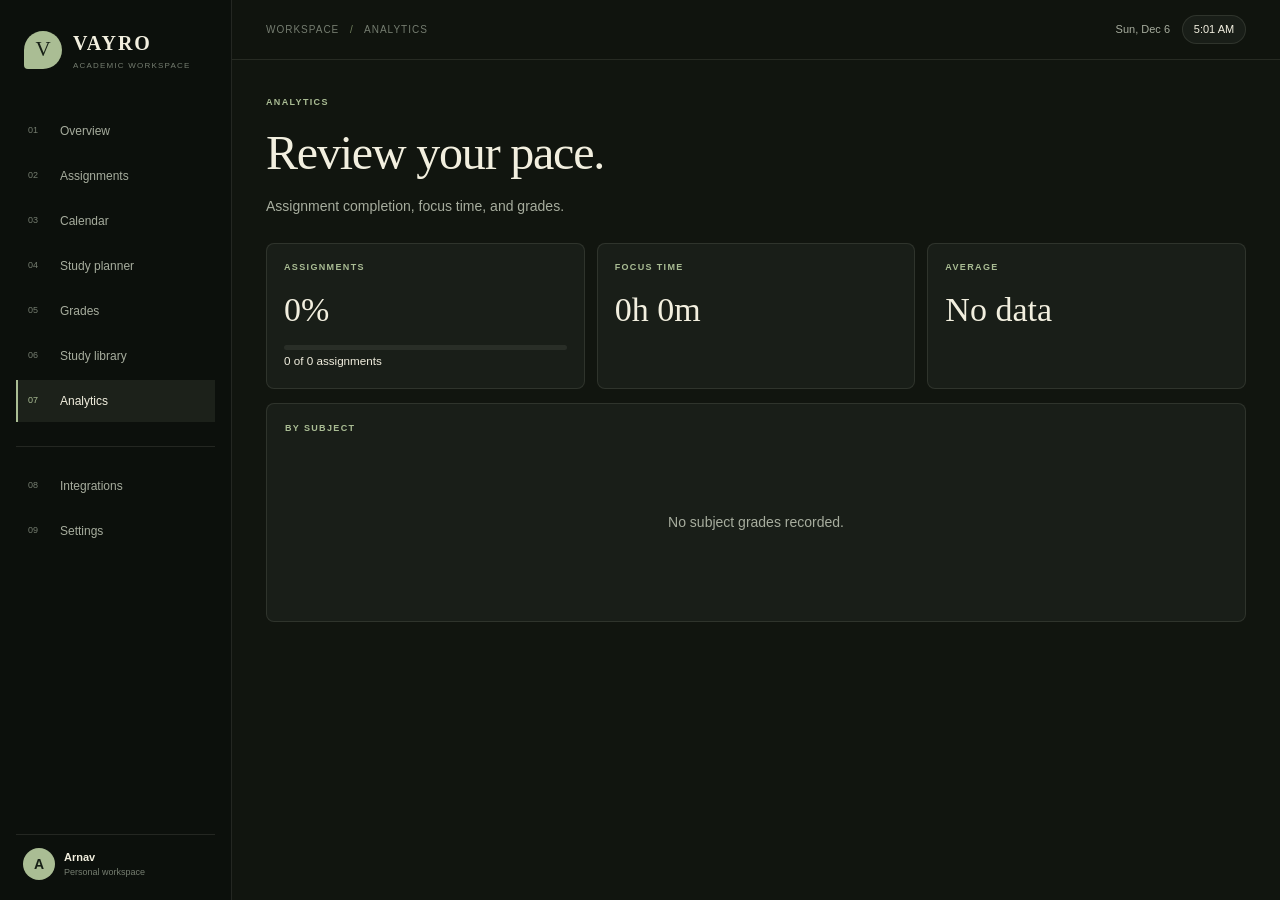
==== analytics.html @ 38a5dfed "Rebuild VAYRO as a multi-page academic workspace Replace the previous single-page implementation wit" ====
<!doctype html>
<html lang="en">
<head><meta charset="utf-8"><meta name="viewport" content="width=device-width,initial-scale=1"><title>Analytics | VAYRO</title><link rel="stylesheet" href="styles.css"><script src="app.js" defer></script></head>
<body data-page="analytics">
<div class="shell"><aside class="sidebar"><a class="brand" href="index.html"><span class="brand-mark">V</span><span><strong>VAYRO</strong><small>ACADEMIC WORKSPACE</small></span></a><nav class="nav"><a class="nav-link" href="index.html"><span>01</span>Overview</a><a class="nav-link" href="assignments.html"><span>02</span>Assignments</a><a class="nav-link" href="calendar.html"><span>03</span>Calendar</a><a class="nav-link" href="planner.html"><span>04</span>Study planner</a><a class="nav-link" href="grades.html"><span>05</span>Grades</a><a class="nav-link" href="materials.html"><span>06</span>Study library</a><a class="nav-link active" href="analytics.html"><span>07</span>Analytics</a></nav><nav class="nav nav-secondary"><a class="nav-link" href="integrations.html"><span>08</span>Integrations</a><a class="nav-link" href="settings.html"><span>09</span>Settings</a></nav><div class="profile"><span class="avatar">A</span><div><strong class="profile-name">Arnav</strong><small>Personal workspace</small></div></div></aside>
<main class="main"><header class="topbar"><p class="breadcrumb">Workspace <span>/</span> Analytics</p><div class="topbar-tools"><time id="live-date"></time><time id="live-clock" class="clock"></time></div></header><div class="content">
<section class="page-heading"><div><p class="eyebrow">Analytics</p><h1>Review your pace.</h1><p>Assignment completion, focus time, and grades.</p></div></section>
<div class="metric-grid"><article class="metric-card"><p class="eyebrow">Assignments</p><strong id="completion-rate">0%</strong><div class="progress"><span id="completion-bar"></span></div><small id="completion-detail"></small></article><article class="metric-card"><p class="eyebrow">Focus time</p><strong id="focus-total">0h</strong></article><article class="metric-card"><p class="eyebrow">Average</p><strong id="analytics-average">No data</strong></article></div>
<section class="panel"><p class="eyebrow">By subject</p><div id="subject-bars" class="bar-list"></div></section>
</div></main></div><div id="toast" class="toast"></div>
</body></html>
---- styles.css ----
:root {
  --shell: #11150f;
  --sidebar: #0c100c;
  --panel: #191e18;
  --panel-strong: #222820;
  --line: rgba(224, 229, 211, .11);
  --text: #f2efdf;
  --muted: #a7ad9e;
  --soft: #757d70;
  --sage: #aabd94;
  --sage-dark: #71805e;
  --paper: #ebe3cd;
  --paper-ink: #34342c;
  --radius: 8px;
}
* { box-sizing: border-box; }
html { min-width: 320px; }
body { margin: 0; min-height: 100vh; background: var(--shell); color: var(--text); font-family: Inter, "Segoe UI", Arial, sans-serif; font-size: 14px; line-height: 1.5; }
button, input, select, textarea { font: inherit; }
button { cursor: pointer; }
a { color: inherit; text-decoration: none; }
:focus-visible { outline: 2px solid var(--sage); outline-offset: 3px; }
.shell { min-height: 100vh; }
.sidebar { position: fixed; inset: 0 auto 0 0; width: 232px; display: flex; flex-direction: column; padding: 28px 16px 18px; background: var(--sidebar); border-right: 1px solid var(--line); }
.brand { display: flex; align-items: center; gap: 11px; margin: 0 8px 38px; }
.brand-mark { display: grid; width: 38px; height: 38px; place-items: center; color: #172016; background: var(--sage); border-radius: 50% 50% 50% 4px; font-family: Georgia, serif; font-size: 21px; }
.brand strong { display: block; font-family: Georgia, serif; font-size: 20px; letter-spacing: 2px; }
.brand small { display: block; margin-top: 2px; color: var(--soft); font-size: 8px; letter-spacing: 1.2px; }
.nav { display: grid; gap: 3px; }
.nav-secondary { margin-top: 24px; padding-top: 18px; border-top: 1px solid var(--line); }
.nav-link { display: flex; align-items: center; min-height: 42px; padding: 0 10px; color: var(--muted); border-left: 2px solid transparent; font-size: 12px; }
.nav-link span { width: 32px; color: var(--soft); font-size: 9px; }
.nav-link:hover { color: var(--text); background: rgba(170,189,148,.05); }
.nav-link.active { color: var(--text); background: rgba(170,189,148,.10); border-left-color: var(--sage); }
.nav-link.active span { color: var(--sage); }
.profile { display: flex; align-items: center; gap: 9px; margin-top: auto; padding: 13px 7px 2px; border-top: 1px solid var(--line); }
.avatar { display: grid; width: 32px; height: 32px; place-items: center; color: #172016; background: var(--sage); border-radius: 50%; font-weight: 700; }
.profile div { display: grid; }
.profile strong { font-size: 11px; }
.profile small { color: var(--soft); font-size: 9px; }
.main { min-height: 100vh; margin-left: 232px; }
.topbar { position: sticky; top: 0; z-index: 10; display: flex; height: 60px; align-items: center; justify-content: space-between; padding: 0 34px; background: rgba(17,21,15,.96); border-bottom: 1px solid var(--line); backdrop-filter: blur(12px); }
.breadcrumb { color: var(--soft); font-size: 10px; text-transform: uppercase; letter-spacing: 1px; }
.breadcrumb span { margin: 0 7px; color: var(--sage-dark); }
.topbar-tools { display: flex; align-items: center; gap: 12px; color: var(--muted); font-size: 11px; }
.clock { min-width: 64px; padding: 5px 9px; color: var(--text); background: var(--panel); border: 1px solid var(--line); border-radius: 20px; text-align: center; }
.content { max-width: 1380px; margin: 0 auto; padding: 36px 34px 54px; }
.page-heading { display: flex; align-items: flex-end; justify-content: space-between; gap: 20px; margin-bottom: 26px; }
.eyebrow { margin: 0 0 7px; color: var(--sage); font-size: 9px; font-weight: 700; letter-spacing: 1.35px; text-transform: uppercase; }
.page-heading h1 { margin: 0; font-family: Georgia, serif; font-size: clamp(34px,4vw,48px); font-weight: 400; letter-spacing: -1.2px; }
.page-heading h1 span { color: var(--sage); }
.page-heading p:last-child { margin: 7px 0 0; color: var(--muted); }
.button { display: inline-flex; min-height: 38px; align-items: center; justify-content: center; padding: 0 14px; border: 1px solid transparent; border-radius: 4px; font-size: 11px; font-weight: 700; }
.button.primary { color: #1a2117; background: var(--sage); }
.button.secondary { color: var(--text); background: var(--panel-strong); border-color: var(--line); }
.button.light { color: #20251d; background: var(--paper); }
.button.danger { color: #f1d1cb; background: #462620; border-color: rgba(209,137,125,.25); }
.stat-grid { display: grid; grid-template-columns: repeat(4,minmax(0,1fr)); gap: 12px; margin-bottom: 14px; }
.stat-grid article, .card, .panel { background: var(--panel); border: 1px solid var(--line); border-radius: var(--radius); }
.stat-grid article { min-height: 106px; padding: 16px 18px; }
.stat-grid p { margin: 0; color: var(--muted); font-size: 10px; }
.stat-grid strong { display: block; margin-top: 9px; font-family: Georgia, serif; font-size: 29px; font-weight: 400; }
.stat-grid small { color: var(--soft); font-size: 9px; }
.dashboard-grid { display: grid; grid-template-columns: 1.25fr .9fr .72fr; gap: 14px; }
.card { min-width: 0; padding: 18px; }
.card-head { display: flex; align-items: flex-start; justify-content: space-between; margin-bottom: 16px; }
.card-head h2 { margin: 0; font-family: Georgia, serif; font-size: 20px; font-weight: 400; }
.card-head a { color: var(--sage); font-size: 10px; }
.agenda-card { color: var(--paper-ink); background: var(--paper); border-color: #cfc3a7; }
.agenda-card .card-head h2, .agenda-card .eyebrow { color: var(--paper-ink); }
.agenda-card .card-head a { color: #637154; }
.agenda-list { min-height: 170px; }
.agenda-row { display: grid; grid-template-columns: 64px 1fr; gap: 10px; padding: 12px 0; border-bottom: 1px solid rgba(52,52,44,.12); }
.agenda-row:last-child { border: 0; }
.agenda-row time { color: #777363; font-size: 9px; font-weight: 700; }
.agenda-row strong { display: block; font-family: Georgia, serif; font-size: 14px; }
.agenda-row small { color: #777363; font-size: 9px; }
.empty { display: grid; min-height: 160px; place-items: center; color: var(--muted); text-align: center; }
.agenda-card .empty { color: #777363; }
.focus-card { background: #243529; }
.focus-card h2 { margin: 22px 0 18px; text-align: center; font-family: Georgia, serif; font-size: 38px; font-weight: 400; }
.preset-row { display: flex; justify-content: center; gap: 5px; margin-bottom: 12px; }
.preset { padding: 6px 8px; color: #cbd4c2; background: transparent; border: 1px solid rgba(224,229,211,.16); border-radius: 3px; font-size: 9px; }
.preset.active { color: #20251d; background: var(--paper); border-color: var(--paper); }
.focus-card .button { width: 100%; }
.toolbar { display: flex; align-items: center; justify-content: space-between; gap: 12px; margin-bottom: 12px; }
.toolbar-actions { display: flex; align-items: center; gap: 8px; }
.filter-row { display: flex; gap: 5px; }
.filter-row button { padding: 7px 10px; color: var(--muted); background: transparent; border: 1px solid transparent; font-size: 10px; }
.filter-row button.active { color: var(--text); background: var(--panel-strong); border-color: var(--line); }
.search { min-width: 210px; padding: 8px 10px; color: var(--text); background: #11160f; border: 1px solid var(--line); border-radius: 4px; }
.panel { padding: 18px; }
.data-table { width: 100%; border-collapse: collapse; }
.data-table th { padding: 11px 12px; color: var(--soft); border-bottom: 1px solid var(--line); font-size: 8px; text-align: left; text-transform: uppercase; letter-spacing: 1px; }
.data-table td { padding: 13px 12px; border-bottom: 1px solid rgba(224,229,211,.07); font-size: 11px; }
.data-table tr:last-child td { border: 0; }
.data-table strong { display: block; }
.data-table small { color: var(--soft); }
.row-actions { display: flex; gap: 4px; }
.row-actions button { padding: 5px 7px; color: var(--muted); background: transparent; border: 1px solid var(--line); border-radius: 3px; font-size: 9px; }
.tag { display: inline-block; padding: 4px 7px; color: #ccdac1; background: rgba(170,189,148,.10); border-radius: 3px; font-size: 9px; }
.tag.done { color: #a9b0a2; }
.tag.urgent { color: #e0b985; }
.calendar-layout { display: grid; grid-template-columns: minmax(0,1.5fr) 280px; gap: 14px; }
.calendar-head { display: flex; align-items: center; justify-content: space-between; margin-bottom: 16px; }
.calendar-head h2 { margin: 0; font-family: Georgia, serif; font-size: 22px; font-weight: 400; }
.calendar-controls { display: flex; gap: 6px; }
.calendar-controls button { width: 32px; height: 32px; color: var(--text); background: var(--panel-strong); border: 1px solid var(--line); border-radius: 3px; }
.weekdays, .calendar-grid { display: grid; grid-template-columns: repeat(7,minmax(0,1fr)); }
.weekdays span { padding: 8px; color: var(--soft); border-bottom: 1px solid var(--line); font-size: 8px; text-transform: uppercase; }
.calendar-cell { min-height: 88px; padding: 8px; background: transparent; border: 0; border-right: 1px solid rgba(224,229,211,.06); border-bottom: 1px solid rgba(224,229,211,.06); color: var(--muted); text-align: left; }
.calendar-cell:nth-child(7n) { border-right: 0; }
.calendar-cell.muted { opacity: .35; }
.calendar-cell.selected { background: rgba(170,189,148,.08); box-shadow: inset 0 0 0 1px rgba(170,189,148,.18); }
.calendar-dot { display: block; overflow: hidden; margin-top: 3px; padding: 2px 4px; background: rgba(170,189,148,.12); border-radius: 2px; font-size: 8px; text-overflow: ellipsis; white-space: nowrap; }
.form-grid { display: grid; grid-template-columns: repeat(2,minmax(0,1fr)); gap: 12px; }
.field { display: grid; gap: 6px; }
.field.full { grid-column: 1 / -1; }
.field span { color: var(--muted); font-size: 10px; }
.field input, .field select, .field textarea { width: 100%; min-height: 40px; padding: 8px 10px; color: var(--text); background: #11150f; border: 1px solid var(--line); border-radius: 4px; }
.field textarea { min-height: 90px; resize: vertical; }
.form-actions { display: flex; justify-content: flex-end; gap: 8px; margin-top: 16px; }
.resource-grid, .integration-grid { display: grid; grid-template-columns: repeat(3,minmax(0,1fr)); gap: 12px; }
.resource-card, .integration-card, .metric-card { padding: 17px; background: var(--panel); border: 1px solid var(--line); border-radius: var(--radius); }
.resource-card h2, .integration-card h2, .metric-card h2 { margin: 5px 0; font-family: Georgia, serif; font-size: 17px; font-weight: 400; }
.resource-card p, .integration-card p { color: var(--muted); font-size: 10px; }
.card-actions { display: flex; gap: 6px; margin-top: 12px; }
.metric-grid { display: grid; grid-template-columns: repeat(3,minmax(0,1fr)); gap: 12px; margin-bottom: 14px; }
.metric-card strong { display: block; margin: 10px 0; font-family: Georgia, serif; font-size: 34px; font-weight: 400; }
.progress { height: 5px; overflow: hidden; background: rgba(224,229,211,.08); border-radius: 10px; }
.progress span { display: block; height: 100%; background: var(--sage); }
.bar-list { display: grid; gap: 12px; }
.bar-row { display: grid; grid-template-columns: 100px 1fr 50px; align-items: center; gap: 10px; font-size: 10px; }
.settings-grid { display: grid; grid-template-columns: 1fr 1fr; gap: 12px; }
.settings-grid .panel.danger { border-color: rgba(209,137,125,.22); }
.toast { position: fixed; right: 24px; bottom: 24px; z-index: 50; max-width: 320px; padding: 11px 13px; color: #1d241a; background: var(--paper); border-radius: 4px; opacity: 0; pointer-events: none; transform: translateY(8px); transition: .18s ease; }
.toast.show { opacity: 1; transform: translateY(0); }
@media (max-width:1050px) {
  .sidebar { width: 205px; }
  .main { margin-left: 205px; }
  .stat-grid, .metric-grid { grid-template-columns: repeat(2,minmax(0,1fr)); }
  .dashboard-grid { grid-template-columns: repeat(2,minmax(0,1fr)); }
  .focus-card { grid-column: 1 / -1; }
  .resource-grid, .integration-grid { grid-template-columns: repeat(2,minmax(0,1fr)); }
}
@media (max-width:720px) {
  .sidebar { position: relative; width: 100%; height: auto; padding: 18px; }
  .brand { margin-bottom: 18px; }
  .nav { grid-template-columns: repeat(2,minmax(0,1fr)); }
  .nav-secondary { margin-top: 10px; padding-top: 10px; }
  .profile { display: none; }
  .main { margin-left: 0; }
  .topbar { height: 52px; padding: 0 18px; }
  .content { padding: 24px 18px 40px; }
  .page-heading { align-items: flex-start; flex-direction: column; }
  .stat-grid, .dashboard-grid, .calendar-layout, .resource-grid, .integration-grid, .metric-grid, .settings-grid { grid-template-columns: 1fr; }
  .toolbar { align-items: stretch; flex-direction: column; }
  .search { width: 100%; min-width: 0; }
  .form-grid { grid-template-columns: 1fr; }
  .data-table { display: block; overflow-x: auto; }
  .data-table thead { display: none; }
  .data-table tr { display: grid; grid-template-columns: 1fr; padding: 10px 0; border-bottom: 1px solid var(--line); }
  .data-table td { border: 0; }
  .topbar-tools #live-date { display: none; }
}
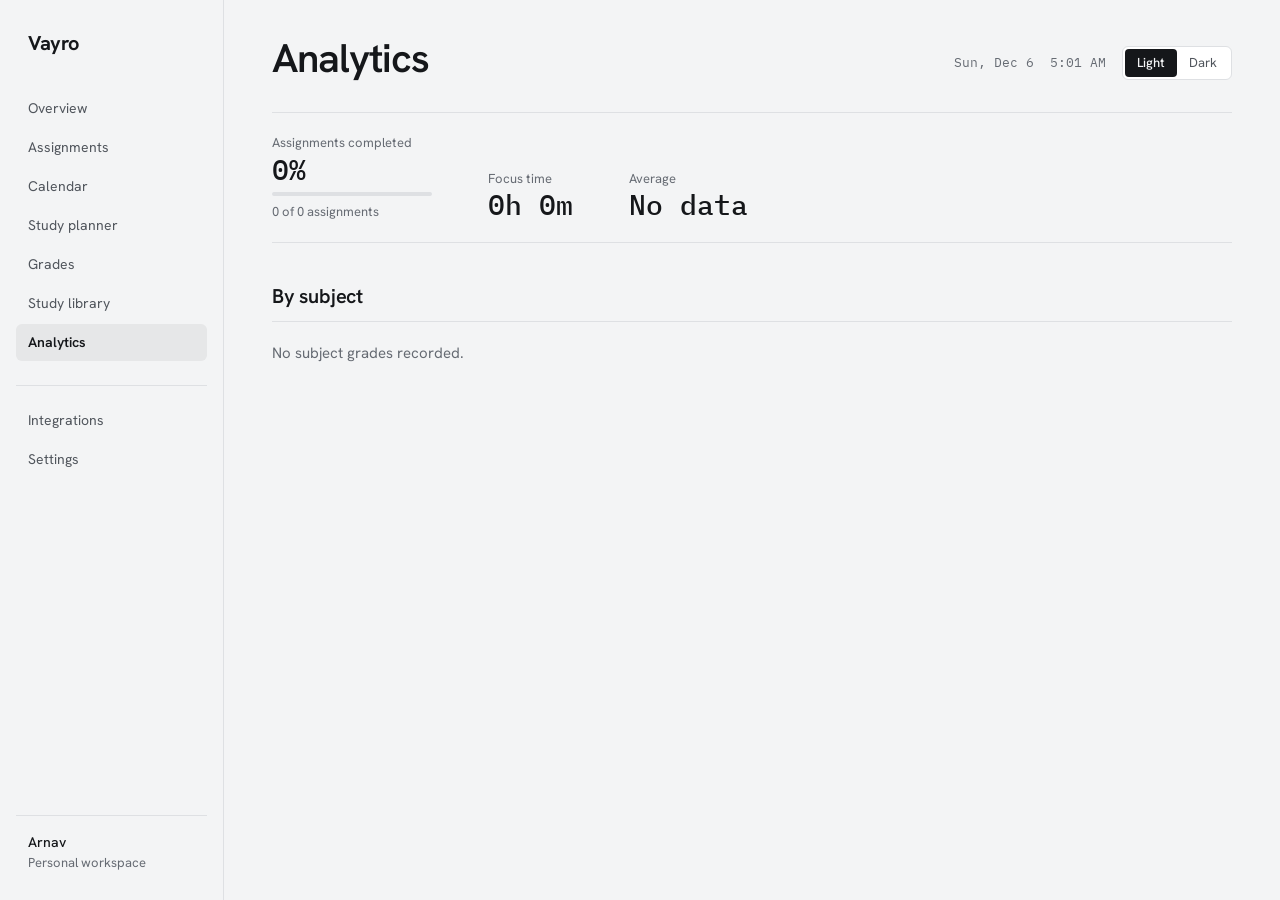
==== commit dec21d5e: "Redesign Vayro workspace and add theme-aware dashboard - Refresh the overview and academic pages wit" ====
--- a/analytics.html
+++ b/analytics.html
@@ -1,11 +1,54 @@
 <!doctype html>
 <html lang="en">
-<head><meta charset="utf-8"><meta name="viewport" content="width=device-width,initial-scale=1"><title>Analytics | VAYRO</title><link rel="stylesheet" href="styles.css"><script src="app.js" defer></script></head>
+<head>
+  <meta charset="utf-8">
+  <meta name="viewport" content="width=device-width, initial-scale=1">
+  <title>Analytics | Vayro</title>
+  <script>try{var t=localStorage.getItem("vayro-theme");if(t)document.documentElement.dataset.theme=t}catch(e){}</script>
+  <link href="https://fonts.googleapis.com/css2?family=Hanken+Grotesk:wght@400;500;600;700&family=IBM+Plex+Mono:wght@400;500&display=swap" rel="stylesheet">
+  <link rel="stylesheet" href="styles.css">
+  <script src="app.js" defer></script>
+</head>
 <body data-page="analytics">
-<div class="shell"><aside class="sidebar"><a class="brand" href="index.html"><span class="brand-mark">V</span><span><strong>VAYRO</strong><small>ACADEMIC WORKSPACE</small></span></a><nav class="nav"><a class="nav-link" href="index.html"><span>01</span>Overview</a><a class="nav-link" href="assignments.html"><span>02</span>Assignments</a><a class="nav-link" href="calendar.html"><span>03</span>Calendar</a><a class="nav-link" href="planner.html"><span>04</span>Study planner</a><a class="nav-link" href="grades.html"><span>05</span>Grades</a><a class="nav-link" href="materials.html"><span>06</span>Study library</a><a class="nav-link active" href="analytics.html"><span>07</span>Analytics</a></nav><nav class="nav nav-secondary"><a class="nav-link" href="integrations.html"><span>08</span>Integrations</a><a class="nav-link" href="settings.html"><span>09</span>Settings</a></nav><div class="profile"><span class="avatar">A</span><div><strong class="profile-name">Arnav</strong><small>Personal workspace</small></div></div></aside>
-<main class="main"><header class="topbar"><p class="breadcrumb">Workspace <span>/</span> Analytics</p><div class="topbar-tools"><time id="live-date"></time><time id="live-clock" class="clock"></time></div></header><div class="content">
-<section class="page-heading"><div><p class="eyebrow">Analytics</p><h1>Review your pace.</h1><p>Assignment completion, focus time, and grades.</p></div></section>
-<div class="metric-grid"><article class="metric-card"><p class="eyebrow">Assignments</p><strong id="completion-rate">0%</strong><div class="progress"><span id="completion-bar"></span></div><small id="completion-detail"></small></article><article class="metric-card"><p class="eyebrow">Focus time</p><strong id="focus-total">0h</strong></article><article class="metric-card"><p class="eyebrow">Average</p><strong id="analytics-average">No data</strong></article></div>
-<section class="panel"><p class="eyebrow">By subject</p><div id="subject-bars" class="bar-list"></div></section>
-</div></main></div><div id="toast" class="toast"></div>
-</body></html>
+  <div class="shell">
+    <aside class="sidebar">
+      <a class="brand" href="index.html" aria-label="Vayro overview">Vayro</a>
+      <nav class="nav" aria-label="Main navigation">
+        <a class="nav-link" href="index.html">Overview</a>
+        <a class="nav-link" href="assignments.html">Assignments</a>
+        <a class="nav-link" href="calendar.html">Calendar</a>
+        <a class="nav-link" href="planner.html">Study planner</a>
+        <a class="nav-link" href="grades.html">Grades</a>
+        <a class="nav-link" href="materials.html">Study library</a>
+        <a class="nav-link active" href="analytics.html" aria-current="page">Analytics</a>
+      </nav>
+      <nav class="nav nav-secondary" aria-label="Account navigation">
+        <a class="nav-link" href="integrations.html">Integrations</a>
+        <a class="nav-link" href="settings.html">Settings</a>
+      </nav>
+      <div class="profile"><strong class="profile-name">Arnav</strong><small>Personal workspace</small></div>
+    </aside>
+    <main class="main">
+      <header class="page-head">
+        <h1>Analytics</h1>
+        <div class="head-tools">
+          <time id="live-date"></time><time id="live-clock"></time>
+          <div class="seg" role="group" aria-label="Theme"><button type="button" data-theme-choice="light" aria-pressed="false">Light</button><button type="button" data-theme-choice="dark" aria-pressed="false">Dark</button></div>
+        </div>
+      </header>
+
+      <section class="metric-grid" aria-label="Summary">
+        <div class="figure"><small id="completion-detail"></small><div class="progress"><span id="completion-bar"></span></div><strong id="completion-rate">0%</strong><span>Assignments completed</span></div>
+        <div class="figure"><strong id="focus-total">0h</strong><span>Focus time</span></div>
+        <div class="figure"><strong id="analytics-average">No data</strong><span>Average</span></div>
+      </section>
+
+      <section>
+        <h2 class="section-title">By subject</h2>
+        <div id="subject-bars" class="bar-list"></div>
+      </section>
+    </main>
+  </div>
+  <div id="toast" class="toast" role="status"></div>
+</body>
+</html>
--- a/styles.css
+++ b/styles.css
@@ -1,165 +1,253 @@
+/* Vayro
+   Cool white and ink, one accent, Hanken Grotesk for words and IBM Plex Mono for numbers.
+   The accent has three jobs: today, overdue work, and the primary button. */
+
 :root {
-  --shell: #11150f;
-  --sidebar: #0c100c;
-  --panel: #191e18;
-  --panel-strong: #222820;
-  --line: rgba(224, 229, 211, .11);
-  --text: #f2efdf;
-  --muted: #a7ad9e;
-  --soft: #757d70;
-  --sage: #aabd94;
-  --sage-dark: #71805e;
-  --paper: #ebe3cd;
-  --paper-ink: #34342c;
-  --radius: 8px;
-}
+  --bg: #F3F4F5;
+  --surface: #FFFFFF;
+  --line: #DEE0E3;
+  --ink: #15171A;
+  --ink2: #50555C;
+  --ink3: #666B73;
+  --accent: #C8371A;
+  --onaccent: #FFFFFF;
+  --hover: rgba(21, 23, 26, .06);
+  --overlay: rgba(21, 23, 26, .45);
+  --sans: "Hanken Grotesk", system-ui, -apple-system, "Segoe UI", sans-serif;
+  --mono: "IBM Plex Mono", ui-monospace, SFMono-Regular, Menlo, monospace;
+  --radius: 6px;
+  --ease: 150ms ease;
+  color-scheme: light;
+}
+
+:root[data-theme="dark"] {
+  --bg: #121315;
+  --surface: #1A1B1E;
+  --line: #2B2D31;
+  --ink: #ECEDEE;
+  --ink2: #A6AAB0;
+  --ink3: #8D9198;
+  --accent: #FF7A59;
+  --onaccent: #1A0B06;
+  --hover: rgba(236, 237, 238, .08);
+  --overlay: rgba(0, 0, 0, .6);
+  color-scheme: dark;
+}
+
+@media (prefers-color-scheme: dark) {
+  :root:not([data-theme="light"]) {
+    --bg: #121315;
+    --surface: #1A1B1E;
+    --line: #2B2D31;
+    --ink: #ECEDEE;
+    --ink2: #A6AAB0;
+    --ink3: #8D9198;
+    --accent: #FF7A59;
+    --onaccent: #1A0B06;
+    --hover: rgba(236, 237, 238, .08);
+    --overlay: rgba(0, 0, 0, .6);
+    color-scheme: dark;
+  }
+}
+
 * { box-sizing: border-box; }
 html { min-width: 320px; }
-body { margin: 0; min-height: 100vh; background: var(--shell); color: var(--text); font-family: Inter, "Segoe UI", Arial, sans-serif; font-size: 14px; line-height: 1.5; }
-button, input, select, textarea { font: inherit; }
+body { margin: 0; min-height: 100vh; background: var(--bg); color: var(--ink); font-family: var(--sans); font-size: 15px; line-height: 1.5; }
+button, input, select, textarea { font: inherit; color: inherit; }
 button { cursor: pointer; }
 a { color: inherit; text-decoration: none; }
-:focus-visible { outline: 2px solid var(--sage); outline-offset: 3px; }
-.shell { min-height: 100vh; }
-.sidebar { position: fixed; inset: 0 auto 0 0; width: 232px; display: flex; flex-direction: column; padding: 28px 16px 18px; background: var(--sidebar); border-right: 1px solid var(--line); }
-.brand { display: flex; align-items: center; gap: 11px; margin: 0 8px 38px; }
-.brand-mark { display: grid; width: 38px; height: 38px; place-items: center; color: #172016; background: var(--sage); border-radius: 50% 50% 50% 4px; font-family: Georgia, serif; font-size: 21px; }
-.brand strong { display: block; font-family: Georgia, serif; font-size: 20px; letter-spacing: 2px; }
-.brand small { display: block; margin-top: 2px; color: var(--soft); font-size: 8px; letter-spacing: 1.2px; }
-.nav { display: grid; gap: 3px; }
-.nav-secondary { margin-top: 24px; padding-top: 18px; border-top: 1px solid var(--line); }
-.nav-link { display: flex; align-items: center; min-height: 42px; padding: 0 10px; color: var(--muted); border-left: 2px solid transparent; font-size: 12px; }
-.nav-link span { width: 32px; color: var(--soft); font-size: 9px; }
-.nav-link:hover { color: var(--text); background: rgba(170,189,148,.05); }
-.nav-link.active { color: var(--text); background: rgba(170,189,148,.10); border-left-color: var(--sage); }
-.nav-link.active span { color: var(--sage); }
-.profile { display: flex; align-items: center; gap: 9px; margin-top: auto; padding: 13px 7px 2px; border-top: 1px solid var(--line); }
-.avatar { display: grid; width: 32px; height: 32px; place-items: center; color: #172016; background: var(--sage); border-radius: 50%; font-weight: 700; }
-.profile div { display: grid; }
-.profile strong { font-size: 11px; }
-.profile small { color: var(--soft); font-size: 9px; }
-.main { min-height: 100vh; margin-left: 232px; }
-.topbar { position: sticky; top: 0; z-index: 10; display: flex; height: 60px; align-items: center; justify-content: space-between; padding: 0 34px; background: rgba(17,21,15,.96); border-bottom: 1px solid var(--line); backdrop-filter: blur(12px); }
-.breadcrumb { color: var(--soft); font-size: 10px; text-transform: uppercase; letter-spacing: 1px; }
-.breadcrumb span { margin: 0 7px; color: var(--sage-dark); }
-.topbar-tools { display: flex; align-items: center; gap: 12px; color: var(--muted); font-size: 11px; }
-.clock { min-width: 64px; padding: 5px 9px; color: var(--text); background: var(--panel); border: 1px solid var(--line); border-radius: 20px; text-align: center; }
-.content { max-width: 1380px; margin: 0 auto; padding: 36px 34px 54px; }
-.page-heading { display: flex; align-items: flex-end; justify-content: space-between; gap: 20px; margin-bottom: 26px; }
-.eyebrow { margin: 0 0 7px; color: var(--sage); font-size: 9px; font-weight: 700; letter-spacing: 1.35px; text-transform: uppercase; }
-.page-heading h1 { margin: 0; font-family: Georgia, serif; font-size: clamp(34px,4vw,48px); font-weight: 400; letter-spacing: -1.2px; }
-.page-heading h1 span { color: var(--sage); }
-.page-heading p:last-child { margin: 7px 0 0; color: var(--muted); }
-.button { display: inline-flex; min-height: 38px; align-items: center; justify-content: center; padding: 0 14px; border: 1px solid transparent; border-radius: 4px; font-size: 11px; font-weight: 700; }
-.button.primary { color: #1a2117; background: var(--sage); }
-.button.secondary { color: var(--text); background: var(--panel-strong); border-color: var(--line); }
-.button.light { color: #20251d; background: var(--paper); }
-.button.danger { color: #f1d1cb; background: #462620; border-color: rgba(209,137,125,.25); }
-.stat-grid { display: grid; grid-template-columns: repeat(4,minmax(0,1fr)); gap: 12px; margin-bottom: 14px; }
-.stat-grid article, .card, .panel { background: var(--panel); border: 1px solid var(--line); border-radius: var(--radius); }
-.stat-grid article { min-height: 106px; padding: 16px 18px; }
-.stat-grid p { margin: 0; color: var(--muted); font-size: 10px; }
-.stat-grid strong { display: block; margin-top: 9px; font-family: Georgia, serif; font-size: 29px; font-weight: 400; }
-.stat-grid small { color: var(--soft); font-size: 9px; }
-.dashboard-grid { display: grid; grid-template-columns: 1.25fr .9fr .72fr; gap: 14px; }
-.card { min-width: 0; padding: 18px; }
-.card-head { display: flex; align-items: flex-start; justify-content: space-between; margin-bottom: 16px; }
-.card-head h2 { margin: 0; font-family: Georgia, serif; font-size: 20px; font-weight: 400; }
-.card-head a { color: var(--sage); font-size: 10px; }
-.agenda-card { color: var(--paper-ink); background: var(--paper); border-color: #cfc3a7; }
-.agenda-card .card-head h2, .agenda-card .eyebrow { color: var(--paper-ink); }
-.agenda-card .card-head a { color: #637154; }
-.agenda-list { min-height: 170px; }
-.agenda-row { display: grid; grid-template-columns: 64px 1fr; gap: 10px; padding: 12px 0; border-bottom: 1px solid rgba(52,52,44,.12); }
-.agenda-row:last-child { border: 0; }
-.agenda-row time { color: #777363; font-size: 9px; font-weight: 700; }
-.agenda-row strong { display: block; font-family: Georgia, serif; font-size: 14px; }
-.agenda-row small { color: #777363; font-size: 9px; }
-.empty { display: grid; min-height: 160px; place-items: center; color: var(--muted); text-align: center; }
-.agenda-card .empty { color: #777363; }
-.focus-card { background: #243529; }
-.focus-card h2 { margin: 22px 0 18px; text-align: center; font-family: Georgia, serif; font-size: 38px; font-weight: 400; }
-.preset-row { display: flex; justify-content: center; gap: 5px; margin-bottom: 12px; }
-.preset { padding: 6px 8px; color: #cbd4c2; background: transparent; border: 1px solid rgba(224,229,211,.16); border-radius: 3px; font-size: 9px; }
-.preset.active { color: #20251d; background: var(--paper); border-color: var(--paper); }
-.focus-card .button { width: 100%; }
-.toolbar { display: flex; align-items: center; justify-content: space-between; gap: 12px; margin-bottom: 12px; }
-.toolbar-actions { display: flex; align-items: center; gap: 8px; }
-.filter-row { display: flex; gap: 5px; }
-.filter-row button { padding: 7px 10px; color: var(--muted); background: transparent; border: 1px solid transparent; font-size: 10px; }
-.filter-row button.active { color: var(--text); background: var(--panel-strong); border-color: var(--line); }
-.search { min-width: 210px; padding: 8px 10px; color: var(--text); background: #11160f; border: 1px solid var(--line); border-radius: 4px; }
-.panel { padding: 18px; }
+h1, h2, h3, p { margin: 0; }
+:focus-visible { outline: 2px solid var(--ink); outline-offset: 2px; }
+
+.mono { font-family: var(--mono); }
+.eyebrow { color: var(--ink3); font-family: var(--mono); font-size: 13px; }
+
+/* Layout */
+
+.sidebar { position: fixed; inset: 0 auto 0 0; width: 224px; display: flex; flex-direction: column; padding: 28px 16px; border-right: 1px solid var(--line); background: var(--bg); }
+.brand { display: block; padding: 0 12px 32px; font-size: 20px; font-weight: 700; letter-spacing: -.02em; }
+.nav { display: grid; gap: 2px; }
+.nav-secondary { margin-top: 24px; padding-top: 16px; border-top: 1px solid var(--line); }
+.nav-link { display: block; padding: 8px 12px; border-radius: var(--radius); color: var(--ink2); font-size: 14px; transition: background var(--ease), color var(--ease); }
+.nav-link:hover { background: var(--hover); color: var(--ink); }
+.nav-link.active { background: var(--hover); color: var(--ink); font-weight: 600; }
+.profile { display: grid; margin-top: auto; padding: 16px 12px 0; border-top: 1px solid var(--line); }
+.profile strong { font-size: 14px; font-weight: 500; }
+.profile small { color: var(--ink3); font-size: 13px; }
+
+.main { min-height: 100vh; margin-left: 224px; padding: 36px 48px 56px; max-width: 1272px; }
+.page-head { display: flex; flex-wrap: wrap; align-items: flex-end; justify-content: space-between; gap: 16px; margin-bottom: 32px; }
+.page-head h1 { font-size: clamp(32px, 4vw, 40px); line-height: 1.1; font-weight: 600; letter-spacing: -.025em; }
+.head-tools { display: flex; align-items: center; gap: 16px; color: var(--ink3); font-family: var(--mono); font-size: 13px; }
+.head-tools .seg { font-family: var(--sans); }
+
+.section-head { display: flex; flex-wrap: wrap; align-items: baseline; justify-content: space-between; gap: 12px; padding-bottom: 12px; }
+.section-head h2, .side-col h2, .day-panel h2, .settings-grid h2 { font-size: 20px; line-height: 1.3; font-weight: 600; letter-spacing: -.01em; }
+.text-link { color: var(--ink2); font-size: 13px; text-decoration: underline; text-underline-offset: 3px; }
+.text-link:hover { color: var(--ink); }
+.split { display: flex; flex-wrap: wrap; gap: 48px; align-items: flex-start; }
+.split > .main-col { flex: 2 1 460px; min-width: 0; display: flex; flex-direction: column; gap: 48px; }
+.split > .side-col { flex: 1 1 300px; min-width: 0; display: flex; flex-direction: column; gap: 40px; }
+
+/* Controls */
+
+.button { display: inline-flex; min-height: 40px; align-items: center; justify-content: center; padding: 0 16px; border: 1px solid transparent; border-radius: var(--radius); font-size: 14px; font-weight: 600; transition: background var(--ease), border-color var(--ease); }
+.button.primary { background: var(--accent); color: var(--onaccent); }
+.button.primary:hover { filter: brightness(.94); }
+.button.secondary { background: var(--surface); border-color: var(--line); color: var(--ink); font-weight: 500; }
+.button.secondary:hover { border-color: var(--ink3); }
+.button.danger { background: transparent; border-color: var(--accent); color: var(--accent); }
+
+.seg { display: inline-flex; padding: 2px; border: 1px solid var(--line); border-radius: var(--radius); background: var(--surface); }
+.seg button { height: 28px; padding: 0 12px; border: 0; border-radius: 4px; background: transparent; color: var(--ink2); font-size: 13px; transition: background var(--ease), color var(--ease); }
+.seg button.active, .seg button[aria-pressed="true"] { background: var(--ink); color: var(--bg); font-weight: 500; }
+.filter-row button { height: 32px; padding: 0 14px; }
+.preset { font-family: var(--mono); }
+
+.toolbar { display: flex; flex-wrap: wrap; align-items: center; justify-content: space-between; gap: 16px; margin-bottom: 28px; }
+.toolbar-actions { display: flex; flex-wrap: wrap; align-items: center; gap: 12px; }
+.search { width: 240px; height: 40px; padding: 0 12px; border: 1px solid var(--line); border-radius: var(--radius); background: var(--surface); font-size: 14px; }
+.search::placeholder { color: var(--ink3); }
+#material-count { color: var(--ink3); font-family: var(--mono); font-size: 13px; }
+
+/* Overview */
+
+.week { display: grid; grid-template-columns: repeat(7, minmax(0, 1fr)); margin-bottom: 40px; border-top: 1px solid var(--ink); }
+.week-day { display: flex; flex-direction: column; gap: 2px; padding-bottom: 4px; font-family: var(--mono); }
+.week-day .tick { width: 2px; height: 8px; background: var(--ink); }
+.week-day .dow { padding-top: 6px; color: var(--ink3); font-size: 12px; }
+.week-day .dnum { font-size: 18px; }
+.week-day .dcount { color: var(--ink3); font-size: 12px; }
+.week-day.today .tick { height: 14px; background: var(--accent); }
+.week-day.today .dnum { color: var(--accent); font-weight: 600; }
+
+.figures { display: flex; flex-wrap: wrap; gap: 24px 56px; margin-bottom: 40px; padding: 20px 0; border-block: 1px solid var(--line); }
+.figure { display: flex; flex-direction: column-reverse; }
+.figure strong { font-family: var(--mono); font-size: 28px; line-height: 1.2; font-weight: 500; }
+.figure span, .figure small { color: var(--ink3); font-size: 13px; }
+.figure .progress { width: 160px; margin: 6px 0; }
+
+.ledger { border-bottom: 1px solid var(--line); }
+.agenda-row { display: grid; grid-template-columns: 112px 1fr; gap: 16px; align-items: baseline; padding: 14px 0; border-top: 1px solid var(--line); }
+.agenda-row time { color: var(--ink3); font-family: var(--mono); font-size: 13px; }
+.agenda-row time.late { color: var(--accent); font-weight: 500; }
+.agenda-row strong { display: block; font-size: 15px; font-weight: 500; }
+.agenda-row small { color: var(--ink3); font-size: 13px; }
+.agenda-row.past strong { color: var(--ink3); }
+.empty { padding: 20px 0; border-top: 1px solid var(--line); color: var(--ink3); }
+
+.card { padding: 24px; border: 1px solid var(--line); border-radius: 8px; background: var(--surface); }
+.focus-card { display: flex; flex-direction: column; gap: 20px; }
+.focus-card h2 { font-size: 20px; line-height: 1.3; font-weight: 600; letter-spacing: -.01em; }
+.timer { font-family: var(--mono); font-size: 56px; line-height: 1; letter-spacing: -.02em; }
+.preset-row { align-self: flex-start; }
+.focus-card .button { width: 100%; min-height: 44px; font-size: 15px; }
+.focus-card small { color: var(--ink3); font-size: 13px; }
+
+/* Tables */
+
 .data-table { width: 100%; border-collapse: collapse; }
-.data-table th { padding: 11px 12px; color: var(--soft); border-bottom: 1px solid var(--line); font-size: 8px; text-align: left; text-transform: uppercase; letter-spacing: 1px; }
-.data-table td { padding: 13px 12px; border-bottom: 1px solid rgba(224,229,211,.07); font-size: 11px; }
-.data-table tr:last-child td { border: 0; }
-.data-table strong { display: block; }
-.data-table small { color: var(--soft); }
-.row-actions { display: flex; gap: 4px; }
-.row-actions button { padding: 5px 7px; color: var(--muted); background: transparent; border: 1px solid var(--line); border-radius: 3px; font-size: 9px; }
-.tag { display: inline-block; padding: 4px 7px; color: #ccdac1; background: rgba(170,189,148,.10); border-radius: 3px; font-size: 9px; }
-.tag.done { color: #a9b0a2; }
-.tag.urgent { color: #e0b985; }
-.calendar-layout { display: grid; grid-template-columns: minmax(0,1.5fr) 280px; gap: 14px; }
+.data-table th { padding: 0 16px 10px 0; color: var(--ink3); font-size: 13px; font-weight: 400; text-align: left; }
+.data-table td { padding: 16px 16px 16px 0; border-top: 1px solid var(--line); font-size: 14px; vertical-align: middle; }
+.data-table tbody tr:last-child td { border-bottom: 1px solid var(--line); }
+.data-table strong { display: block; font-size: 15px; font-weight: 500; }
+.data-table small { color: var(--ink3); font-size: 13px; }
+.data-table td.mono { font-family: var(--mono); font-size: 13px; }
+.data-table td.late { color: var(--accent); font-weight: 500; }
+.data-table .empty { border-top: 0; }
+.row-actions { display: flex; flex-wrap: wrap; gap: 8px; justify-content: flex-end; }
+.row-actions button { height: 32px; padding: 0 12px; border: 1px solid var(--line); border-radius: var(--radius); background: transparent; color: var(--ink2); font-size: 13px; transition: border-color var(--ease); }
+.row-actions button:hover { border-color: var(--ink3); color: var(--ink); }
+.tag { color: var(--ink2); font-size: 14px; }
+.tag.done { color: var(--ink3); }
+.tag.urgent { color: var(--accent); font-weight: 600; }
+.tag.score { font-family: var(--mono); font-size: 13px; }
+
+/* Calendar */
+
+.calendar-layout { display: flex; flex-wrap: wrap; gap: 48px; align-items: flex-start; }
+.calendar-layout > div { flex: 2 1 560px; min-width: 0; }
+.calendar-layout > aside { flex: 1 1 280px; min-width: 0; }
 .calendar-head { display: flex; align-items: center; justify-content: space-between; margin-bottom: 16px; }
-.calendar-head h2 { margin: 0; font-family: Georgia, serif; font-size: 22px; font-weight: 400; }
-.calendar-controls { display: flex; gap: 6px; }
-.calendar-controls button { width: 32px; height: 32px; color: var(--text); background: var(--panel-strong); border: 1px solid var(--line); border-radius: 3px; }
-.weekdays, .calendar-grid { display: grid; grid-template-columns: repeat(7,minmax(0,1fr)); }
-.weekdays span { padding: 8px; color: var(--soft); border-bottom: 1px solid var(--line); font-size: 8px; text-transform: uppercase; }
-.calendar-cell { min-height: 88px; padding: 8px; background: transparent; border: 0; border-right: 1px solid rgba(224,229,211,.06); border-bottom: 1px solid rgba(224,229,211,.06); color: var(--muted); text-align: left; }
-.calendar-cell:nth-child(7n) { border-right: 0; }
-.calendar-cell.muted { opacity: .35; }
-.calendar-cell.selected { background: rgba(170,189,148,.08); box-shadow: inset 0 0 0 1px rgba(170,189,148,.18); }
-.calendar-dot { display: block; overflow: hidden; margin-top: 3px; padding: 2px 4px; background: rgba(170,189,148,.12); border-radius: 2px; font-size: 8px; text-overflow: ellipsis; white-space: nowrap; }
-.form-grid { display: grid; grid-template-columns: repeat(2,minmax(0,1fr)); gap: 12px; }
+.calendar-head h2 { font-size: 28px; line-height: 1.2; font-weight: 600; letter-spacing: -.02em; }
+.calendar-controls { display: flex; gap: 8px; }
+.calendar-controls button { width: 36px; height: 36px; border: 1px solid var(--line); border-radius: var(--radius); background: var(--surface); transition: border-color var(--ease); }
+.calendar-controls button:hover { border-color: var(--ink3); }
+.weekdays, .calendar-grid { display: grid; grid-template-columns: repeat(7, minmax(0, 1fr)); }
+.weekdays span { padding: 8px; color: var(--ink3); font-family: var(--mono); font-size: 12px; }
+.calendar-cell { min-height: 96px; padding: 8px; border: 0; border-top: 1px solid var(--line); background: transparent; color: var(--ink2); text-align: left; transition: background var(--ease); }
+.calendar-cell:hover { background: var(--hover); }
+.calendar-cell strong { display: block; margin-bottom: 4px; font-family: var(--mono); font-size: 13px; font-weight: 400; }
+.calendar-cell.muted { opacity: .45; }
+.calendar-cell.selected { background: var(--hover); box-shadow: inset 0 0 0 1px var(--ink); }
+.calendar-cell.today strong { color: var(--accent); font-weight: 600; }
+.calendar-dot { display: block; overflow: hidden; margin-top: 3px; padding: 2px 6px; border-radius: 3px; background: var(--hover); color: var(--ink); font-size: 12px; text-overflow: ellipsis; white-space: nowrap; }
+.day-panel > h2 { margin: 4px 0 12px; }
+
+/* Forms and dialogs */
+
+.form-grid { display: grid; grid-template-columns: repeat(2, minmax(0, 1fr)); gap: 16px; }
 .field { display: grid; gap: 6px; }
 .field.full { grid-column: 1 / -1; }
-.field span { color: var(--muted); font-size: 10px; }
-.field input, .field select, .field textarea { width: 100%; min-height: 40px; padding: 8px 10px; color: var(--text); background: #11150f; border: 1px solid var(--line); border-radius: 4px; }
-.field textarea { min-height: 90px; resize: vertical; }
-.form-actions { display: flex; justify-content: flex-end; gap: 8px; margin-top: 16px; }
-.resource-grid, .integration-grid { display: grid; grid-template-columns: repeat(3,minmax(0,1fr)); gap: 12px; }
-.resource-card, .integration-card, .metric-card { padding: 17px; background: var(--panel); border: 1px solid var(--line); border-radius: var(--radius); }
-.resource-card h2, .integration-card h2, .metric-card h2 { margin: 5px 0; font-family: Georgia, serif; font-size: 17px; font-weight: 400; }
-.resource-card p, .integration-card p { color: var(--muted); font-size: 10px; }
-.card-actions { display: flex; gap: 6px; margin-top: 12px; }
-.metric-grid { display: grid; grid-template-columns: repeat(3,minmax(0,1fr)); gap: 12px; margin-bottom: 14px; }
-.metric-card strong { display: block; margin: 10px 0; font-family: Georgia, serif; font-size: 34px; font-weight: 400; }
-.progress { height: 5px; overflow: hidden; background: rgba(224,229,211,.08); border-radius: 10px; }
-.progress span { display: block; height: 100%; background: var(--sage); }
-.bar-list { display: grid; gap: 12px; }
-.bar-row { display: grid; grid-template-columns: 100px 1fr 50px; align-items: center; gap: 10px; font-size: 10px; }
-.settings-grid { display: grid; grid-template-columns: 1fr 1fr; gap: 12px; }
-.settings-grid .panel.danger { border-color: rgba(209,137,125,.22); }
-.toast { position: fixed; right: 24px; bottom: 24px; z-index: 50; max-width: 320px; padding: 11px 13px; color: #1d241a; background: var(--paper); border-radius: 4px; opacity: 0; pointer-events: none; transform: translateY(8px); transition: .18s ease; }
-.toast.show { opacity: 1; transform: translateY(0); }
-@media (max-width:1050px) {
-  .sidebar { width: 205px; }
-  .main { margin-left: 205px; }
-  .stat-grid, .metric-grid { grid-template-columns: repeat(2,minmax(0,1fr)); }
-  .dashboard-grid { grid-template-columns: repeat(2,minmax(0,1fr)); }
-  .focus-card { grid-column: 1 / -1; }
-  .resource-grid, .integration-grid { grid-template-columns: repeat(2,minmax(0,1fr)); }
-}
-@media (max-width:720px) {
-  .sidebar { position: relative; width: 100%; height: auto; padding: 18px; }
-  .brand { margin-bottom: 18px; }
-  .nav { grid-template-columns: repeat(2,minmax(0,1fr)); }
-  .nav-secondary { margin-top: 10px; padding-top: 10px; }
+.field span { color: var(--ink2); font-size: 13px; }
+.field input, .field select, .field textarea { width: 100%; min-height: 40px; padding: 8px 12px; border: 1px solid var(--line); border-radius: var(--radius); background: var(--surface); font-size: 15px; }
+.field textarea { min-height: 96px; resize: vertical; }
+.form-actions { display: flex; justify-content: flex-end; gap: 8px; margin-top: 8px; }
+dialog { width: min(520px, calc(100vw - 32px)); padding: 0; border: 1px solid var(--line); border-radius: 8px; background: var(--surface); color: var(--ink); }
+dialog::backdrop { background: var(--overlay); }
+dialog .panel { padding: 24px; }
+
+/* Library, integrations, analytics, settings */
+
+.resource-card, .integration-card { display: grid; grid-template-columns: 1fr auto; gap: 2px 24px; align-items: start; padding: 18px 0; border-top: 1px solid var(--line); }
+.resource-grid, .integration-grid { border-bottom: 1px solid var(--line); }
+.resource-grid > .empty { border-bottom: 0; }
+.resource-card h2, .integration-card h2 { font-size: 17px; line-height: 1.3; font-weight: 600; }
+.resource-card p, .integration-card p { color: var(--ink2); font-size: 14px; }
+.resource-card .card-actions, .integration-card .button, .integration-card > button { grid-column: 2; grid-row: 1 / span 4; align-self: center; }
+.card-actions { display: flex; gap: 8px; }
+.integration-card > * { grid-column: 1; }
+.integration-card > .button { grid-column: 2; }
+
+.intro { margin-bottom: 24px; color: var(--ink2); }
+.metric-grid { display: flex; flex-wrap: wrap; gap: 24px 56px; margin-bottom: 40px; padding: 20px 0; border-block: 1px solid var(--line); }
+.progress { height: 4px; overflow: hidden; border-radius: 2px; background: var(--line); }
+.progress span { display: block; height: 100%; background: var(--ink); }
+.bar-list { display: grid; gap: 16px; }
+.bar-row { display: grid; grid-template-columns: 140px 1fr 56px; align-items: center; gap: 16px; font-size: 14px; }
+.bar-row strong { font-weight: 500; }
+.bar-row > span { color: var(--ink2); font-family: var(--mono); font-size: 13px; text-align: right; }
+.settings-grid { display: flex; flex-direction: column; max-width: 640px; }
+.settings-grid .panel { display: flex; flex-direction: column; align-items: flex-start; gap: 12px; padding: 24px 0; border-top: 1px solid var(--line); }
+.settings-grid .panel:last-child { border-bottom: 1px solid var(--line); }
+.settings-grid .panel p { color: var(--ink2); }
+.settings-grid .form-grid, .settings-grid form { width: 100%; }
+.section-title { margin: 0 0 12px; font-size: 20px; line-height: 1.3; font-weight: 600; letter-spacing: -.01em; }
+
+.toast { position: fixed; right: 24px; bottom: 24px; z-index: 50; max-width: 320px; padding: 12px 16px; border-radius: var(--radius); background: var(--ink); color: var(--bg); font-size: 14px; opacity: 0; pointer-events: none; transition: opacity var(--ease); }
+.toast.show { opacity: 1; }
+
+@media (max-width: 1050px) {
+  .sidebar { width: 200px; }
+  .main { margin-left: 200px; padding: 32px 32px 48px; }
+}
+
+@media (max-width: 720px) {
+  .sidebar { position: relative; width: 100%; height: auto; padding: 16px; border-right: 0; border-bottom: 1px solid var(--line); }
+  .brand { padding-bottom: 16px; }
+  .nav { grid-template-columns: repeat(2, minmax(0, 1fr)); }
+  .nav-secondary { margin-top: 8px; padding-top: 8px; }
   .profile { display: none; }
-  .main { margin-left: 0; }
-  .topbar { height: 52px; padding: 0 18px; }
-  .content { padding: 24px 18px 40px; }
-  .page-heading { align-items: flex-start; flex-direction: column; }
-  .stat-grid, .dashboard-grid, .calendar-layout, .resource-grid, .integration-grid, .metric-grid, .settings-grid { grid-template-columns: 1fr; }
-  .toolbar { align-items: stretch; flex-direction: column; }
-  .search { width: 100%; min-width: 0; }
+  .main { margin-left: 0; padding: 24px 16px 40px; }
   .form-grid { grid-template-columns: 1fr; }
+  .search { width: 100%; }
+  .toolbar-actions { width: 100%; }
   .data-table { display: block; overflow-x: auto; }
-  .data-table thead { display: none; }
-  .data-table tr { display: grid; grid-template-columns: 1fr; padding: 10px 0; border-bottom: 1px solid var(--line); }
-  .data-table td { border: 0; }
-  .topbar-tools #live-date { display: none; }
-}
+  .bar-row { grid-template-columns: 100px 1fr 48px; }
+  .resource-card, .integration-card { grid-template-columns: 1fr; }
+  .resource-card .card-actions, .integration-card > .button { grid-column: 1; grid-row: auto; margin-top: 12px; }
+}
+
+@media (prefers-reduced-motion: reduce) {
+  * { transition: none !important; }
+}
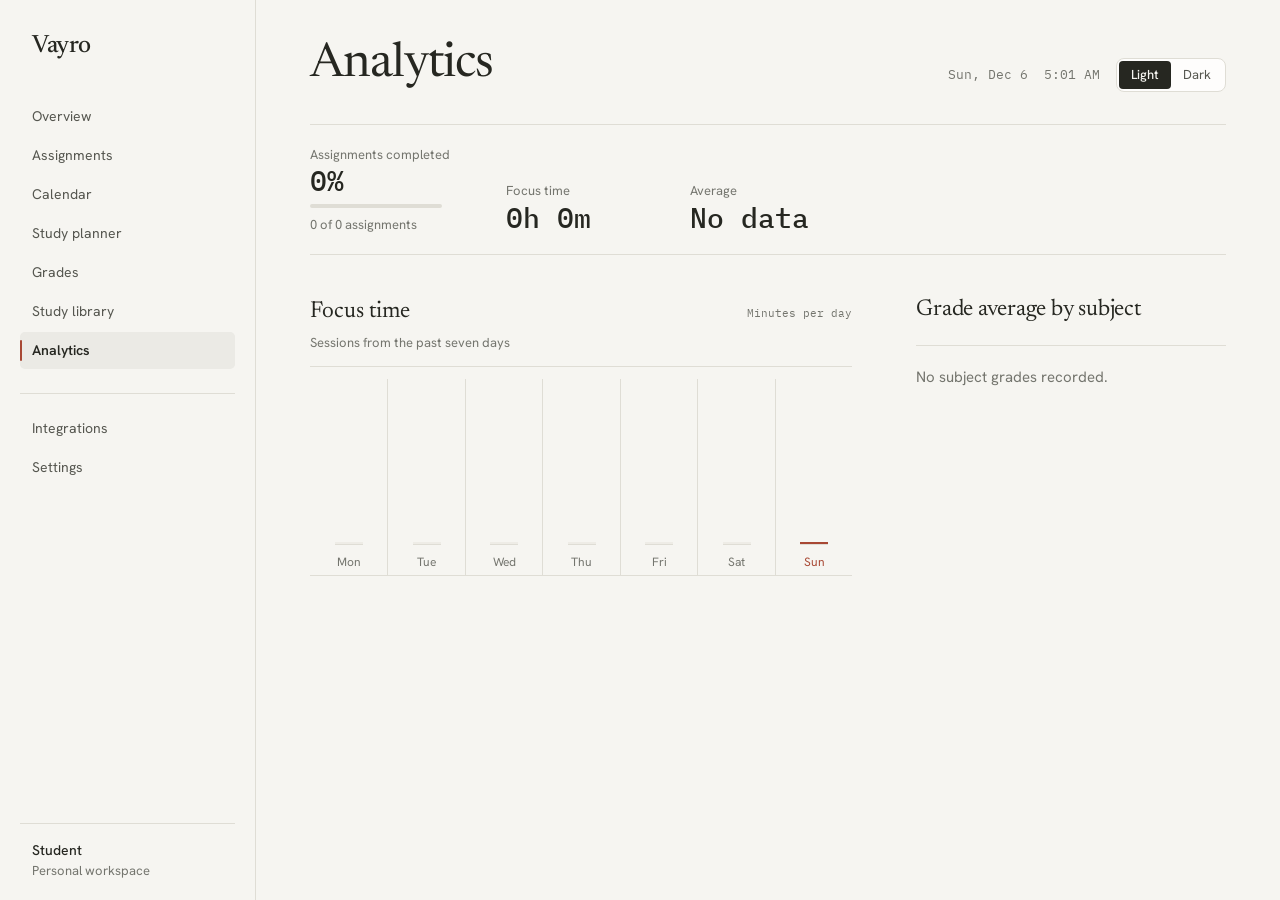
==== commit 2fe1c878: "Over all revamped the project structure and added new features. and added a MIT license" ====
--- a/analytics.html
+++ b/analytics.html
@@ -5,7 +5,7 @@
   <meta name="viewport" content="width=device-width, initial-scale=1">
   <title>Analytics | Vayro</title>
   <script>try{var t=localStorage.getItem("vayro-theme");if(t)document.documentElement.dataset.theme=t}catch(e){}</script>
-  <link href="https://fonts.googleapis.com/css2?family=Hanken+Grotesk:wght@400;500;600;700&family=IBM+Plex+Mono:wght@400;500&display=swap" rel="stylesheet">
+  <link href="https://fonts.googleapis.com/css2?family=Hanken+Grotesk:wght@400;500;600;700&family=Newsreader:opsz,wght@6..72,400;500&family=IBM+Plex+Mono:wght@400;500&display=swap" rel="stylesheet">
   <link rel="stylesheet" href="styles.css">
   <script src="app.js" defer></script>
 </head>
@@ -43,12 +43,18 @@
         <div class="figure"><strong id="analytics-average">No data</strong><span>Average</span></div>
       </section>
 
-      <section>
-        <h2 class="section-title">By subject</h2>
-        <div id="subject-bars" class="bar-list"></div>
-      </section>
+      <div class="analytics-layout">
+        <section class="analytics-focus">
+          <div class="analytics-section-head"><div><h2>Focus time</h2><p>Sessions from the past seven days</p></div><span class="eyebrow">Minutes per day</span></div>
+          <div id="focus-week" class="focus-week" aria-label="Focus sessions during the last seven days"></div>
+        </section>
+        <section class="analytics-subjects">
+          <h2 class="section-title">Grade average by subject</h2>
+          <div id="subject-bars" class="bar-list"></div>
+        </section>
+      </div>
     </main>
   </div>
   <div id="toast" class="toast" role="status"></div>
 </body>
-</html>+</html>
--- a/styles.css
+++ b/styles.css
@@ -1,49 +1,51 @@
-/* Vayro
-   Cool white and ink, one accent, Hanken Grotesk for words and IBM Plex Mono for numbers.
-   The accent has three jobs: today, overdue work, and the primary button. */
+/* VAYRO — a study planner with paper, ink and one pencil-red margin mark. */
 
 :root {
-  --bg: #F3F4F5;
-  --surface: #FFFFFF;
-  --line: #DEE0E3;
-  --ink: #15171A;
-  --ink2: #50555C;
-  --ink3: #666B73;
-  --accent: #C8371A;
+  --bg: #F6F5F1;
+  --surface: #FEFDFC;
+  --raised: #EEECE6;
+  --line: #DFDDD5;
+  --ink: #262721;
+  --ink2: #55564F;
+  --ink3: #74756E;
+  --accent: #A84834;
   --onaccent: #FFFFFF;
-  --hover: rgba(21, 23, 26, .06);
-  --overlay: rgba(21, 23, 26, .45);
-  --sans: "Hanken Grotesk", system-ui, -apple-system, "Segoe UI", sans-serif;
+  --hover: rgba(38, 39, 33, .055);
+  --overlay: rgba(28, 28, 24, .48);
+  --sans: "Hanken Grotesk", "Aptos", system-ui, -apple-system, "Segoe UI", sans-serif;
+  --serif: "Newsreader", "Iowan Old Style", "Palatino Linotype", Georgia, serif;
   --mono: "IBM Plex Mono", ui-monospace, SFMono-Regular, Menlo, monospace;
-  --radius: 6px;
-  --ease: 150ms ease;
+  --radius: 8px;
+  --ease: 160ms cubic-bezier(.22, 1, .36, 1);
   color-scheme: light;
 }
 
 :root[data-theme="dark"] {
-  --bg: #121315;
-  --surface: #1A1B1E;
-  --line: #2B2D31;
-  --ink: #ECEDEE;
-  --ink2: #A6AAB0;
-  --ink3: #8D9198;
-  --accent: #FF7A59;
-  --onaccent: #1A0B06;
-  --hover: rgba(236, 237, 238, .08);
+  --bg: #191A18;
+  --surface: #20211F;
+  --raised: #292A27;
+  --line: #383934;
+  --ink: #F0EFEA;
+  --ink2: #C2C1B9;
+  --ink3: #A09F97;
+  --accent: #E18B70;
+  --onaccent: #24140F;
+  --hover: rgba(240, 239, 234, .07);
   --overlay: rgba(0, 0, 0, .6);
   color-scheme: dark;
 }
 
 @media (prefers-color-scheme: dark) {
   :root:not([data-theme="light"]) {
-    --bg: #121315;
-    --surface: #1A1B1E;
-    --line: #2B2D31;
-    --ink: #ECEDEE;
-    --ink2: #A6AAB0;
-    --ink3: #8D9198;
-    --accent: #FF7A59;
-    --onaccent: #1A0B06;
+    --bg: #191A18;
+    --surface: #20211F;
+    --raised: #292A27;
+    --line: #383934;
+    --ink: #F0EFEA;
+    --ink2: #C2C1B9;
+    --ink3: #A09F97;
+    --accent: #E18B70;
+    --onaccent: #24140F;
     --hover: rgba(236, 237, 238, .08);
     --overlay: rgba(0, 0, 0, .6);
     color-scheme: dark;
@@ -64,36 +66,37 @@
 
 /* Layout */
 
-.sidebar { position: fixed; inset: 0 auto 0 0; width: 224px; display: flex; flex-direction: column; padding: 28px 16px; border-right: 1px solid var(--line); background: var(--bg); }
-.brand { display: block; padding: 0 12px 32px; font-size: 20px; font-weight: 700; letter-spacing: -.02em; }
+.sidebar { position: fixed; inset: 0 auto 0 0; z-index: 10; width: 256px; display: flex; flex-direction: column; padding: 28px 20px 20px; border-right: 1px solid var(--line); background: var(--bg); }
+.brand { display: block; padding: 0 12px 32px; font-family: var(--serif); font-size: 25px; font-weight: 500; letter-spacing: -.02em; }
 .nav { display: grid; gap: 2px; }
 .nav-secondary { margin-top: 24px; padding-top: 16px; border-top: 1px solid var(--line); }
-.nav-link { display: block; padding: 8px 12px; border-radius: var(--radius); color: var(--ink2); font-size: 14px; transition: background var(--ease), color var(--ease); }
+.nav-link { position: relative; display: block; padding: 8px 12px; border-radius: 5px; color: var(--ink2); font-size: 14px; transition: background var(--ease), color var(--ease); }
 .nav-link:hover { background: var(--hover); color: var(--ink); }
 .nav-link.active { background: var(--hover); color: var(--ink); font-weight: 600; }
+.nav-link.active::before { position: absolute; inset: 8px auto 8px 0; width: 2px; border-radius: 2px; background: var(--accent); content: ""; }
 .profile { display: grid; margin-top: auto; padding: 16px 12px 0; border-top: 1px solid var(--line); }
 .profile strong { font-size: 14px; font-weight: 500; }
 .profile small { color: var(--ink3); font-size: 13px; }
 
-.main { min-height: 100vh; margin-left: 224px; padding: 36px 48px 56px; max-width: 1272px; }
+.main { min-height: 100vh; width: calc(100% - 256px); max-width: 1600px; margin-left: 256px; padding: 40px clamp(28px, 4.2vw, 64px) 72px; }
 .page-head { display: flex; flex-wrap: wrap; align-items: flex-end; justify-content: space-between; gap: 16px; margin-bottom: 32px; }
-.page-head h1 { font-size: clamp(32px, 4vw, 40px); line-height: 1.1; font-weight: 600; letter-spacing: -.025em; }
+.page-head h1 { font-family: var(--serif); font-size: clamp(36px, 4vw, 48px); line-height: 1.08; font-weight: 400; letter-spacing: -.02em; }
 .head-tools { display: flex; align-items: center; gap: 16px; color: var(--ink3); font-family: var(--mono); font-size: 13px; }
 .head-tools .seg { font-family: var(--sans); }
 
 .section-head { display: flex; flex-wrap: wrap; align-items: baseline; justify-content: space-between; gap: 12px; padding-bottom: 12px; }
-.section-head h2, .side-col h2, .day-panel h2, .settings-grid h2 { font-size: 20px; line-height: 1.3; font-weight: 600; letter-spacing: -.01em; }
+.section-head h2, .side-col h2, .day-panel h2, .settings-grid h2 { font-family: var(--serif); font-size: 23px; line-height: 1.2; font-weight: 400; }
 .text-link { color: var(--ink2); font-size: 13px; text-decoration: underline; text-underline-offset: 3px; }
 .text-link:hover { color: var(--ink); }
-.split { display: flex; flex-wrap: wrap; gap: 48px; align-items: flex-start; }
-.split > .main-col { flex: 2 1 460px; min-width: 0; display: flex; flex-direction: column; gap: 48px; }
-.split > .side-col { flex: 1 1 300px; min-width: 0; display: flex; flex-direction: column; gap: 40px; }
+.split { display: flex; flex-wrap: wrap; gap: 40px; align-items: flex-start; }
+.split > .main-col { flex: 2 1 560px; min-width: 0; display: flex; flex-direction: column; gap: 40px; }
+.split > .side-col { flex: 1 1 280px; min-width: 0; display: flex; flex-direction: column; gap: 20px; }
 
 /* Controls */
 
-.button { display: inline-flex; min-height: 40px; align-items: center; justify-content: center; padding: 0 16px; border: 1px solid transparent; border-radius: var(--radius); font-size: 14px; font-weight: 600; transition: background var(--ease), border-color var(--ease); }
+.button { display: inline-flex; min-height: 42px; align-items: center; justify-content: center; padding: 0 16px; border: 1px solid transparent; border-radius: var(--radius); font-size: 14px; font-weight: 500; transition: background var(--ease), border-color var(--ease), color var(--ease); }
 .button.primary { background: var(--accent); color: var(--onaccent); }
-.button.primary:hover { filter: brightness(.94); }
+.button.primary:hover { background: color-mix(in srgb, var(--accent) 90%, var(--ink)); }
 .button.secondary { background: var(--surface); border-color: var(--line); color: var(--ink); font-weight: 500; }
 .button.secondary:hover { border-color: var(--ink3); }
 .button.danger { background: transparent; border-color: var(--accent); color: var(--accent); }
@@ -112,17 +115,26 @@
 
 /* Overview */
 
-.week { display: grid; grid-template-columns: repeat(7, minmax(0, 1fr)); margin-bottom: 40px; border-top: 1px solid var(--ink); }
-.week-day { display: flex; flex-direction: column; gap: 2px; padding-bottom: 4px; font-family: var(--mono); }
-.week-day .tick { width: 2px; height: 8px; background: var(--ink); }
-.week-day .dow { padding-top: 6px; color: var(--ink3); font-size: 12px; }
-.week-day .dnum { font-size: 18px; }
-.week-day .dcount { color: var(--ink3); font-size: 12px; }
-.week-day.today .tick { height: 14px; background: var(--accent); }
-.week-day.today .dnum { color: var(--accent); font-weight: 600; }
-
-.figures { display: flex; flex-wrap: wrap; gap: 24px 56px; margin-bottom: 40px; padding: 20px 0; border-block: 1px solid var(--line); }
+.week-board { margin: 8px 0 32px; padding: 20px 24px 14px; border: 1px solid var(--line); border-radius: 10px; background: var(--surface); }
+.week-board-head { display: flex; align-items: baseline; justify-content: space-between; gap: 16px; margin-bottom: 17px; }
+.week-board-head h2 { font-family: var(--serif); font-size: 22px; font-weight: 400; }
+.week-range { margin-left: 9px; color: var(--ink3); font-family: var(--mono); font-size: 12px; font-weight: 400; }
+.week { display: grid; grid-template-columns: repeat(7, minmax(0, 1fr)); border-top: 1px solid var(--line); }
+.week-day { position: relative; display: flex; min-height: 106px; flex-direction: column; gap: 5px; padding: 12px 10px; border-bottom: 1px solid var(--line); color: var(--ink); text-decoration: none; transition: background var(--ease); }
+.week-day + .week-day { border-left: 1px solid var(--line); }
+.week-day:hover { background: var(--hover); }
+.week-day .tick { position: absolute; top: -1px; left: 10px; width: 18px; height: 2px; background: transparent; }
+.week-day .dow { color: var(--ink3); font-size: 12px; }
+.week-day .dnum { font-family: var(--serif); font-size: 26px; line-height: 1; }
+.week-day .dcount { min-height: 15px; color: var(--ink3); font-size: 11px; }
+.week-day.today .tick { width: 30px; background: var(--accent); }
+.week-day.today .dnum { color: var(--accent); }
+.week-day:focus-visible { outline-offset: -2px; }
+
+.figures { display: flex; flex-wrap: wrap; gap: 0; margin-bottom: 40px; padding: 17px 0; border-block: 1px solid var(--line); }
 .figure { display: flex; flex-direction: column-reverse; }
+.figures .figure { min-width: 140px; padding: 0 26px; border-left: 1px solid var(--line); }
+.figures .figure:first-child { padding-left: 0; border-left: 0; }
 .figure strong { font-family: var(--mono); font-size: 28px; line-height: 1.2; font-weight: 500; }
 .figure span, .figure small { color: var(--ink3); font-size: 13px; }
 .figure .progress { width: 160px; margin: 6px 0; }
@@ -136,13 +148,26 @@
 .agenda-row.past strong { color: var(--ink3); }
 .empty { padding: 20px 0; border-top: 1px solid var(--line); color: var(--ink3); }
 
-.card { padding: 24px; border: 1px solid var(--line); border-radius: 8px; background: var(--surface); }
+.card { padding: 22px; border: 1px solid var(--line); border-radius: 10px; background: var(--surface); }
 .focus-card { display: flex; flex-direction: column; gap: 20px; }
 .focus-card h2 { font-size: 20px; line-height: 1.3; font-weight: 600; letter-spacing: -.01em; }
 .timer { font-family: var(--mono); font-size: 56px; line-height: 1; letter-spacing: -.02em; }
 .preset-row { align-self: flex-start; }
 .focus-card .button { width: 100%; min-height: 44px; font-size: 15px; }
 .focus-card small { color: var(--ink3); font-size: 13px; }
+
+.welcome-strip { display: flex; flex-wrap: wrap; align-items: center; justify-content: space-between; gap: 20px; margin: -4px 0 28px; padding: 0 0 22px; border-bottom: 1px solid var(--line); }
+.welcome-copy { max-width: 570px; }
+.welcome-copy .eyebrow { color: var(--ink3); font-size: 12px; }
+.welcome-copy h2 { margin: 4px 0 3px; font-family: var(--serif); font-size: clamp(23px, 2.4vw, 30px); line-height: 1.2; font-weight: 400; }
+.welcome-copy p { color: var(--ink2); font-size: 14px; }
+.welcome-strip .button { gap: 14px; white-space: nowrap; }
+.quick-card { display: grid; gap: 0; padding: 20px 22px; }
+.quick-card h2 { margin-top: 4px; font-size: 18px; }
+.quick-card .eyebrow { font-size: 12px; }
+.quick-card a { display: flex; justify-content: space-between; gap: 12px; padding: 12px 0; border-top: 1px solid var(--line); color: var(--ink2); font-size: 14px; transition: color var(--ease), padding var(--ease); }
+.quick-card a:first-of-type { margin-top: 14px; }
+.quick-card a:hover { padding-left: 4px; color: var(--accent); }
 
 /* Tables */
 
@@ -223,13 +248,37 @@
 .settings-grid .panel p { color: var(--ink2); }
 .settings-grid .form-grid, .settings-grid form { width: 100%; }
 .section-title { margin: 0 0 12px; font-size: 20px; line-height: 1.3; font-weight: 600; letter-spacing: -.01em; }
+.section-title, .calendar-head h2 { font-family: var(--serif); font-weight: 400; }
+.analytics-layout { display: grid; grid-template-columns: minmax(0, 1.4fr) minmax(260px, .8fr); gap: clamp(28px, 5vw, 72px); align-items: start; }
+.analytics-focus, .analytics-subjects { min-width: 0; }
+.analytics-section-head { display: flex; flex-wrap: wrap; align-items: baseline; justify-content: space-between; gap: 12px; margin-bottom: 14px; }
+.analytics-section-head h2, .analytics-subjects h2 { font-family: var(--serif); font-size: 23px; font-weight: 400; }
+.analytics-section-head p { margin-top: 3px; color: var(--ink3); font-size: 13px; }
+.analytics-section-head > .eyebrow { font-size: 11px; }
+.focus-week { display: grid; grid-template-columns: repeat(7, minmax(0, 1fr)); min-height: 210px; padding: 12px 0 0; border-top: 1px solid var(--line); border-bottom: 1px solid var(--line); }
+.focus-day { display: grid; grid-template-rows: 24px 1fr 30px; justify-items: center; min-width: 0; padding-inline: 7px; border-left: 1px solid var(--line); }
+.focus-day:first-child { border-left: 0; }
+.focus-minutes { color: var(--ink3); font-family: var(--mono); font-size: 11px; }
+.focus-track { display: flex; width: min(28px, 70%); height: 100%; align-items: end; justify-content: center; border-bottom: 1px solid var(--line); }
+.focus-track > span { display: block; width: 100%; min-height: 2px; background: var(--raised); }
+.focus-day.today .focus-track > span { background: var(--accent); }
+.focus-day.today .focus-day-label { color: var(--accent); }
+.focus-day-label { padding-top: 8px; color: var(--ink3); font-size: 12px; }
+.analytics-subjects .section-title { margin-bottom: 20px; }
+.metric-grid .figure { min-width: 128px; }
+.metric-grid .progress { width: 132px; margin-bottom: 7px; }
+.focus-context select { min-height: 38px; padding: 7px 9px; border: 1px solid var(--line); border-radius: 3px; background: var(--surface); font-size: 13px; }
 
 .toast { position: fixed; right: 24px; bottom: 24px; z-index: 50; max-width: 320px; padding: 12px 16px; border-radius: var(--radius); background: var(--ink); color: var(--bg); font-size: 14px; opacity: 0; pointer-events: none; transition: opacity var(--ease); }
 .toast.show { opacity: 1; }
+
+@keyframes step-in { from { opacity: 0; transform: translateY(5px); } to { opacity: 1; transform: translateY(0); } }
 
 @media (max-width: 1050px) {
   .sidebar { width: 200px; }
   .main { margin-left: 200px; padding: 32px 32px 48px; }
+  .main { width: calc(100% - 200px); }
+  .analytics-layout { grid-template-columns: 1fr; }
 }
 
 @media (max-width: 720px) {
@@ -239,15 +288,144 @@
   .nav-secondary { margin-top: 8px; padding-top: 8px; }
   .profile { display: none; }
   .main { margin-left: 0; padding: 24px 16px 40px; }
+  .main { width: 100%; }
   .form-grid { grid-template-columns: 1fr; }
   .search { width: 100%; }
   .toolbar-actions { width: 100%; }
   .data-table { display: block; overflow-x: auto; }
   .bar-row { grid-template-columns: 100px 1fr 48px; }
+  .welcome-strip { margin-top: -8px; padding: 20px; }
+  .welcome-strip .button { width: 100%; justify-content: space-between; }
+  .quick-card { padding: 18px; }
   .resource-card, .integration-card { grid-template-columns: 1fr; }
   .resource-card .card-actions, .integration-card > .button { grid-column: 1; grid-row: auto; margin-top: 12px; }
 }
 
+.onboarding-page {
+  --accent: #a84834;
+  --onaccent: #fff;
+  color-scheme: light;
+  min-height: 100vh;
+  background: #f5f3ed;
+  color: #262721;
+}
+.onboarding-shell { max-width: 1540px; padding-inline: clamp(22px, 5.4vw, 84px); }
+.onboarding-topbar { display: flex; align-items: center; justify-content: space-between; height: 70px; border-color: #dedbd2; }
+.onboarding-topbar .brand { padding: 0; color: #262721; font-size: 24px; }
+.brand-period, .skip-link span { color: #a84834; }
+.skip-link { color: #55564f; }
+.skip-link:hover { color: #a84834; }
+.onboarding-layout { display: grid; grid-template-columns: minmax(240px, .88fr) minmax(360px, 1.12fr); gap: clamp(32px, 5.4vw, 76px); align-items: center; max-width: 1160px; min-height: calc(100vh - 70px); margin: 0 auto; padding: 42px 0 54px; }
+.onboarding-story { position: relative; display: flex; flex-direction: column; align-self: center; padding: 0; }
+.story-kicker { color: #a84834 !important; font-family: var(--mono); font-size: 12px !important; }
+.onboarding-story h1 { margin: 12px 0 14px; font-family: var(--serif); font-size: clamp(46px, 5.2vw, 68px); font-weight: 400; line-height: .98; letter-spacing: -.035em; }
+.onboarding-story > p { max-width: 430px; color: #55564f; font-size: 15px; line-height: 1.65; }
+.week-preview { margin-top: 30px; padding: 16px 0 12px; border-block: 1px solid #dedbd2; }
+.preview-heading { display: flex; align-items: baseline; justify-content: space-between; gap: 12px; margin-bottom: 12px; }
+.preview-overline { color: #74756e; font-family: var(--mono); font-size: 11px; }
+.preview-heading h2 { margin-top: 3px; font-family: var(--serif); font-size: 21px; font-weight: 400; }
+.preview-date { color: #74756e; font-size: 12px; }
+.preview-days { display: grid; grid-template-columns: repeat(5, minmax(0, 1fr)); border-top: 1px solid #dedbd2; }
+.preview-day { position: relative; display: flex; min-width: 0; flex-direction: column; gap: 4px; padding: 8px 7px 2px; border-bottom: 1px solid #dedbd2; }
+.preview-day + .preview-day { border-left: 1px solid #dedbd2; }
+.preview-day > span { color: #74756e; font-size: 11px; }
+.preview-day strong { font-family: var(--serif); font-size: 21px; font-weight: 400; }
+.preview-day i { width: 19px; height: 2px; margin: 1px 0 2px; background: #dedbd2; }
+.preview-day small { min-height: 30px; color: #55564f; font-size: 10px; line-height: 1.3; }
+.preview-day.is-today i { width: 28px; background: #a84834; }
+.preview-day.is-today strong { color: #a84834; }
+.preview-foot { margin-top: 10px; color: #74756e !important; font-size: 12px !important; }
+.feature-list { display: grid; margin-top: 22px; }
+.feature-list > a { display: grid; grid-template-columns: 30px 1fr auto; align-items: center; gap: 12px; padding: 10px 0; border-bottom: 1px solid #dedbd2; }
+.feature-list > a:first-child { border-top: 1px solid #dedbd2; }
+.feature-list > a > span:first-child { color: #a84834; font-family: var(--mono); font-size: 11px; }
+.feature-list > a > span:nth-child(2) { display: grid; gap: 2px; }
+.feature-list strong { font-size: 13px; font-weight: 500; }
+.feature-list small { color: #74756e; font-size: 11px; }
+.feature-list > a > span:last-child { color: #74756e; transition: color var(--ease), transform var(--ease); }
+.feature-list > a:hover > span:last-child { color: #a84834; transform: translateX(3px); }
+.onboarding-panel { width: 100%; justify-self: end; max-width: 520px; padding: clamp(22px, 3vw, 34px); border: 1px solid #dedbd2; border-radius: 4px; background: #fdfcf8; box-shadow: 0 8px 24px rgba(38, 39, 33, .04); }
+.onboarding-progress-meta { display: flex; justify-content: space-between; gap: 12px; margin-bottom: 9px; }
+.onboarding-progress { height: 4px; overflow: hidden; }
+.onboarding-progress span { display: block; width: 20%; height: 100%; transition: width 180ms ease; }
+.setup-step { min-width: 0; margin: 0; padding: 0; border: 0; animation: step-in 160ms ease both; }
+.setup-step legend { max-width: 100%; padding: 0; line-height: 1.2; }
+.onboarding-progress-wrap { margin-bottom: 28px; }
+.onboarding-progress-meta { color: #74756e; font-size: 11px; letter-spacing: 0; text-transform: none; }
+.onboarding-progress { border-radius: 0; background: #e9e6dc; }
+.onboarding-progress span { border-radius: 0; background: #a84834; }
+.setup-step { animation: step-in 160ms ease both; }
+.setup-step legend { color: #262721; font-family: var(--serif); font-size: clamp(25px, 2.6vw, 31px); font-weight: 400; letter-spacing: -.015em; }
+.step-description { color: #74756e; }
+.choice-list { display: grid; gap: 0; border-top: 1px solid #dedbd2; }
+.choice { display: flex; width: 100%; min-height: 60px; align-items: center; gap: 12px; padding: 10px 8px; border: 0; border-bottom: 1px solid #dedbd2; border-radius: 0; background: transparent; color: #262721; text-align: left; transition: background 140ms ease; }
+.choice:hover { background: rgba(38, 39, 33, .035); transform: none; }
+.choice[aria-pressed="true"] { background: #f5eee9; box-shadow: inset 2px 0 0 #a84834; }
+.choice:focus-visible { outline-color: #a84834; }
+.choice > span:first-child { display: grid; min-width: 0; gap: 2px; }
+.choice strong { font-size: 14px; font-weight: 500; }
+.choice small { color: #74756e; font-size: 12px; }
+.choice-check { display: grid; width: 17px; height: 17px; flex: 0 0 17px; place-items: center; margin-left: auto; border: 1px solid #dedbd2; border-radius: 2px; color: transparent; font-size: 11px; }
+.choice[aria-pressed="true"] .choice-check { border-color: #a84834; background: #a84834; }
+.onboarding-name { margin-top: 22px; }
+.onboarding-name span { color: #55564f; }
+.onboarding-name input { border-color: #dedbd2; border-radius: 3px; background: #fffefa; }
+.onboarding-name input:focus { border-color: #a84834; outline-color: #e9cfc5; }
+.setup-summary { display: flex; align-items: flex-start; gap: 10px; margin-top: 19px; padding: 13px 14px; border-radius: 3px; background: #f1efe8; }
+.summary-rule { width: 2px; flex: 0 0 2px; align-self: stretch; background: #a84834; }
+.setup-summary p { color: #55564f; font-size: 12px; line-height: 1.55; }
+.privacy-note { display: flex; gap: 8px; margin-top: 15px; color: #74756e; font-size: 12px; line-height: 1.5; }
+.setup-actions { display: flex; align-items: center; justify-content: space-between; gap: 12px; margin-top: 22px; }
+.back-button { min-height: 42px; padding: 0; border: 0; background: transparent; color: #55564f; }
+.back-button:disabled { opacity: .4; cursor: default; }
+.keyboard-hint { color: #74756e; font-size: 10px; letter-spacing: 0; }
+.next-button, .finish-button { border-radius: 3px; background: #a84834; }
+.next-button { min-width: 118px; min-height: 44px; gap: 13px; }
+.next-button:disabled { background: #c8b7b0; }
+.onboarding-panel-foot { display: flex; justify-content: space-between; gap: 12px; margin-top: 25px; padding-top: 16px; border-top: 1px solid #e9e6dc; color: #74756e; font-family: var(--sans); font-size: 11px; letter-spacing: 0; }
+.onboarding-panel-foot a { color: #55564f; }
+.setup-finish { padding-top: 8px; }
+.finish-label { color: #a84834; font-family: var(--mono); font-size: 12px; }
+.setup-finish h2 { margin-top: 8px; color: #262721; font-family: var(--serif); font-size: 32px; font-weight: 400; letter-spacing: -.015em; }
+.setup-finish > p:not(.privacy-note) { color: #55564f; }
+.finish-preview { display: flex; align-items: center; gap: 11px; margin: 22px 0; padding: 14px; border: 1px solid #dedbd2; border-radius: 3px; }
+.finish-preview > span:first-child { display: grid; flex: 1; gap: 3px; }
+.finish-preview strong { font-size: 13px; font-weight: 500; }
+.finish-preview small { color: #74756e; font-size: 11px; }
+.finish-button { border-radius: 3px; }
+.setup-finish .privacy-note { justify-content: flex-start; }
+
+@media (max-width: 1050px) {
+  .main { width: calc(100% - 200px); }
+}
+@media (max-width: 740px) {
+  .onboarding-shell { padding-inline: 22px; }
+  .onboarding-layout { grid-template-columns: 1fr; gap: 28px; max-width: 620px; padding: 28px 0; }
+  .onboarding-story { padding: 0; }
+  .onboarding-story h1 { margin: 10px 0; font-size: clamp(42px, 8vw, 56px); }
+  .week-preview { margin-top: 20px; }
+  .feature-list { display: none; }
+  .onboarding-panel { justify-self: stretch; max-width: none; }
+}
+@media (max-width: 480px) {
+  .onboarding-shell { padding-inline: 16px; }
+  .onboarding-topbar { height: 62px; }
+  .onboarding-layout { min-height: calc(100vh - 62px); padding: 22px 0; }
+  .onboarding-story h1 { font-size: 42px; }
+  .onboarding-story > p { font-size: 14px; }
+  .preview-days { grid-template-columns: repeat(5, minmax(44px, 1fr)); overflow-x: auto; }
+  .preview-day { padding-inline: 5px; }
+  .preview-day small { font-size: 9px; }
+  .onboarding-panel { padding: 21px 17px; }
+  .onboarding-progress-wrap { margin-bottom: 23px; }
+  .choice { min-height: 57px; padding-inline: 6px; }
+  .choice small { font-size: 11px; }
+  .keyboard-hint { display: none; }
+}
+@media (max-width: 720px) { .main { width: 100%; } }
+
+[hidden] { display: none !important; }
+
 @media (prefers-reduced-motion: reduce) {
-  * { transition: none !important; }
-}+  *, *::before, *::after { scroll-behavior: auto !important; animation-duration: .01ms !important; animation-iteration-count: 1 !important; transition-duration: .01ms !important; }
+}
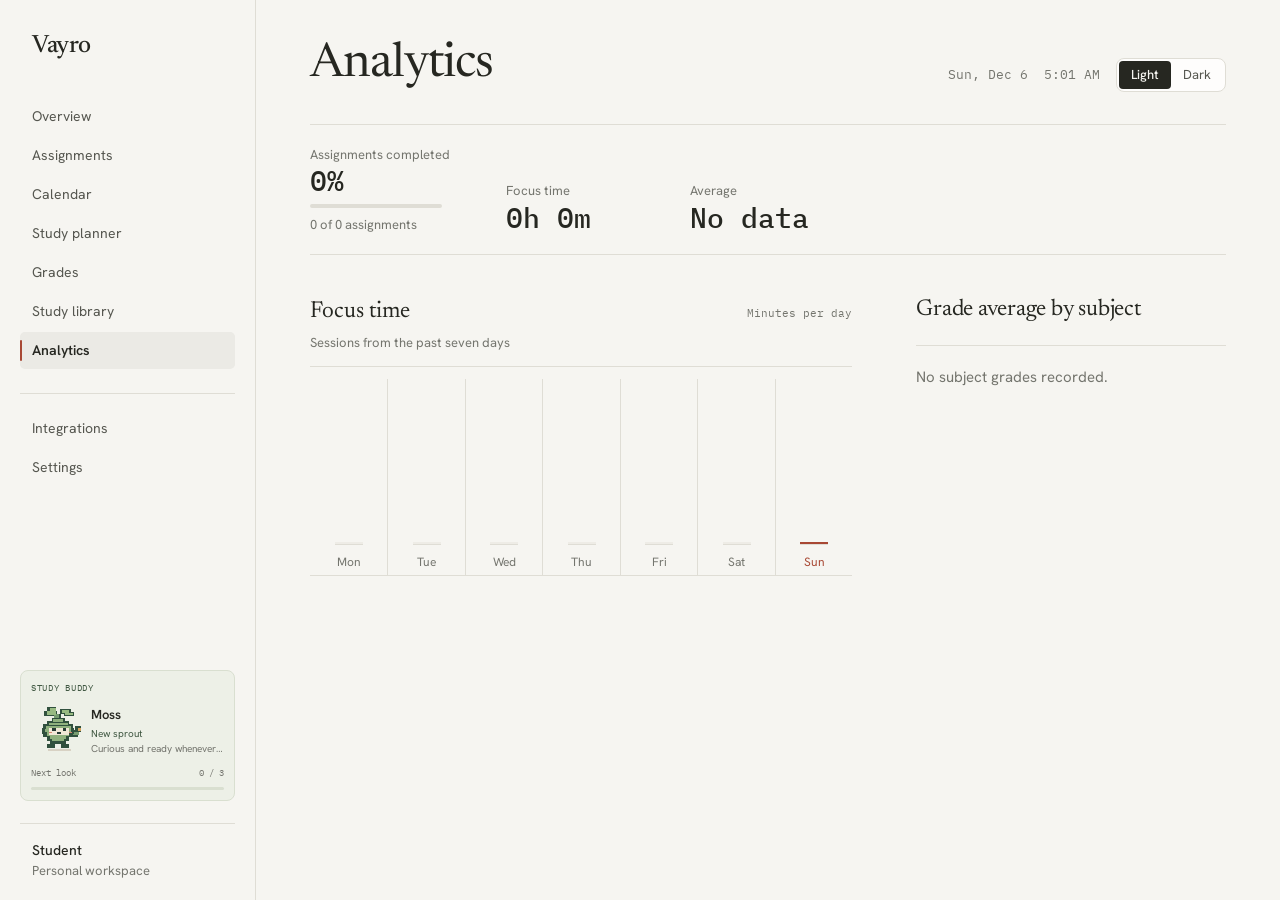
==== commit 14defcbe: "changed theme and overall made it better. added some sprites" ====
--- a/analytics.html
+++ b/analytics.html
@@ -7,6 +7,7 @@
   <script>try{var t=localStorage.getItem("vayro-theme");if(t)document.documentElement.dataset.theme=t}catch(e){}</script>
   <link href="https://fonts.googleapis.com/css2?family=Hanken+Grotesk:wght@400;500;600;700&family=Newsreader:opsz,wght@6..72,400;500&family=IBM+Plex+Mono:wght@400;500&display=swap" rel="stylesheet">
   <link rel="stylesheet" href="styles.css">
+  <script src="companion.js" defer></script>
   <script src="app.js" defer></script>
 </head>
 <body data-page="analytics">
--- a/styles.css
+++ b/styles.css
@@ -429,3 +429,106 @@
 @media (prefers-reduced-motion: reduce) {
   *, *::before, *::after { scroll-behavior: auto !important; animation-duration: .01ms !important; animation-iteration-count: 1 !important; transition-duration: .01ms !important; }
 }
+
+/* Moss, Vayro's tiny pixel-art study companion */
+.companion-card, .home-companion {
+  --companion-bg: #edf0e7;
+  --companion-line: #d9dfd0;
+  --companion-ink: #405842;
+  border: 1px solid var(--companion-line);
+  background: var(--companion-bg);
+}
+:root[data-theme="dark"] .companion-card, :root[data-theme="dark"] .home-companion {
+  --companion-bg: #242c26;
+  --companion-line: #414b40;
+  --companion-ink: #c4d3bd;
+}
+@media (prefers-color-scheme: dark) {
+  :root:not([data-theme="light"]) .companion-card, :root:not([data-theme="light"]) .home-companion {
+    --companion-bg: #242c26;
+    --companion-line: #414b40;
+    --companion-ink: #c4d3bd;
+  }
+}
+
+.sidebar > .companion-card { display: grid; gap: 7px; margin: auto 0 12px; padding: 10px; border-radius: 8px; }
+.sidebar > .profile { margin-top: 10px; }
+.companion-kicker { color: var(--companion-ink); font-family: var(--mono); font-size: 9px; letter-spacing: .08em; }
+.companion-main { display: flex; min-width: 0; align-items: center; gap: 6px; }
+.companion-greet, .home-companion-greet { display: grid; flex: 0 0 auto; place-items: center; padding: 0; border: 0; border-radius: 6px; background: transparent; }
+.companion-greet { width: 54px; height: 58px; }
+.companion-greet:hover, .home-companion-greet:hover { background: rgba(92, 121, 82, .08); }
+.companion-info { display: grid; min-width: 0; gap: 1px; }
+.companion-name { overflow: hidden; color: var(--ink); font-size: 13px; font-weight: 600; text-overflow: ellipsis; white-space: nowrap; }
+.companion-stage { color: var(--companion-ink); font-size: 10px; }
+.companion-note { overflow: hidden; color: var(--ink3); font-size: 10px; line-height: 1.3; text-overflow: ellipsis; white-space: nowrap; }
+.companion-growth-copy { display: flex; justify-content: space-between; gap: 8px; color: var(--ink3); font-family: var(--mono); font-size: 9px; }
+.companion-progress { height: 3px; overflow: hidden; border-radius: 3px; background: var(--companion-line); }
+.companion-progress span { display: block; width: 0; height: 100%; background: #71936c; transition: width 350ms ease; }
+.companion-motion { display: grid; width: 52px; height: 58px; flex: 0 0 auto; place-items: center; overflow: visible; }
+.companion-art-host { display: grid; width: 100%; height: 100%; place-items: center; }
+.pixel-pet { display: block; width: 100%; height: 100%; transform-origin: center bottom; animation: pet-idle 2.4s steps(2, end) infinite; }
+.pixel-pet-art { display: block; width: 100%; height: 100%; overflow: visible; image-rendering: pixelated; shape-rendering: crispEdges; transform-origin: center bottom; }
+.pixel-pet[data-stage="1"] .pixel-pet-art { transform: scale(1.04); }
+.pixel-pet[data-stage="2"] .pixel-pet-art { transform: scale(1.08); }
+.pixel-pet[data-stage="3"] .pixel-pet-art { transform: scale(1.12); }
+.pixel-pet[data-stage="0"] [data-min-stage], .pixel-pet[data-stage="1"] [data-min-stage="2"], .pixel-pet[data-stage="1"] [data-min-stage="3"], .pixel-pet[data-stage="2"] [data-min-stage="3"] { display: none; }
+.companion-motion[data-motion="explore"] .pixel-pet { animation: pet-wander 2.2s steps(6, end) 1; }
+.companion-motion[data-motion="run"] .pixel-pet { animation: pet-run .42s steps(2, end) infinite; }
+.companion-motion[data-motion="react"] .pixel-pet { animation: pet-react .48s steps(2, end) 2; }
+@keyframes pet-idle { 0%, 100% { transform: translateY(0); } 50% { transform: translateY(-2px); } }
+@keyframes pet-wander { 0%, 100% { transform: translateX(0); } 25% { transform: translate(2px, -1px); } 55% { transform: translate(4px, 0); } 78% { transform: translateX(-2px); } }
+@keyframes pet-run { 0%, 100% { transform: translate(0, 0); } 25% { transform: translate(2px, -3px); } 50% { transform: translate(0, 0); } 75% { transform: translate(-2px, -3px); } }
+@keyframes pet-react { 0%, 100% { transform: translateY(0) rotate(0); } 40% { transform: translateY(-4px) rotate(-3deg); } 70% { transform: translateY(-2px) rotate(3deg); } }
+
+.home-companion { display: grid; grid-template-columns: 82px minmax(0, 1fr); gap: 12px; align-items: center; padding: 15px; border-radius: 10px; }
+.home-companion-greet { width: 82px; height: 88px; }
+.home-companion .companion-motion { width: 76px; height: 82px; }
+.home-companion-copy { display: grid; min-width: 0; align-content: center; gap: 2px; }
+.home-companion-copy .eyebrow { color: var(--companion-ink); font-size: 10px; }
+.home-companion-copy h2 { overflow: hidden; font-family: var(--serif); font-size: 21px; font-weight: 400; line-height: 1.2; text-overflow: ellipsis; white-space: nowrap; }
+.home-companion-stage { color: var(--companion-ink); font-size: 12px; }
+.home-companion-copy p { min-height: 32px; margin-top: 4px; color: var(--ink2); font-size: 12px; line-height: 1.4; }
+.home-companion-copy small { color: var(--ink3); font-size: 10px; line-height: 1.35; }
+
+.hatch-scene { position: relative; display: grid; grid-template-columns: 1fr; grid-template-rows: 132px auto; justify-items: center; gap: 2px; margin: 17px 0 4px; padding: 8px 16px 12px; border: 1px solid #e4e3d9; background: #f6f5ee; }
+.hatch-art-ground, .hatch-tap { grid-area: 1 / 1; }
+.hatch-art-ground { position: relative; display: grid; width: 156px; height: 128px; place-items: end center; pointer-events: none; }
+.hatch-art-ground span { width: 78px; height: 9px; margin-bottom: 8px; background: #dce2d3; clip-path: polygon(14% 0, 86% 0, 100% 50%, 82% 100%, 18% 100%, 0 50%); }
+.hatch-tap { position: relative; z-index: 1; display: grid; width: 132px; height: 128px; place-items: center; padding: 0; border: 0; border-radius: 8px; background: transparent; }
+.hatch-tap:focus-visible { outline-color: #a84834; outline-offset: -3px; }
+.hatch-egg-art { display: grid; width: 108px; height: 108px; place-items: center; transition: opacity 160ms ease, transform 180ms ease; }
+.hatch-egg-art svg { display: block; width: 100%; height: 100%; image-rendering: pixelated; shape-rendering: crispEdges; }
+.hatch-tap.is-cracking .hatch-egg-art { animation: egg-crackle .14s steps(2, end) infinite; }
+.hatch-tap.is-hatched .hatch-egg-art { opacity: 0; transform: scale(.72) rotate(-8deg); }
+.hatch-tap.is-reacting .hatchling-art { animation: pet-react .48s steps(2, end) 2; }
+.hatch-pet-host { position: absolute; inset: 7px; display: grid; place-items: center; opacity: 0; transform: scale(.58) translateY(7px); transition: opacity 220ms ease, transform 260ms cubic-bezier(.2, .8, .3, 1.2); }
+.hatchling-art { width: 104px; height: 104px; animation: pet-react .65s steps(2, end) 2; }
+.hatch-scene.is-hatched .hatch-pet-host { opacity: 1; transform: scale(1) translateY(0); }
+.hatch-tap-hint { position: absolute; bottom: 0; left: 0; width: 100%; color: #5e755b; font-family: var(--mono); font-size: 10px; text-align: center; }
+.hatch-scene.is-hatched .hatch-tap-hint { color: #a84834; }
+.hatch-message { grid-area: 2 / 1; max-width: 340px; min-height: 39px; align-self: center; color: #55564f; font-size: 13px; line-height: 1.5; text-align: center; }
+.buddy-name { margin-top: 13px; }
+.buddy-name span { color: #55564f; }
+.buddy-name input { border-color: #dedbd2; border-radius: 3px; background: #fffefa; }
+.hatch-reassurance { margin-top: 10px; }
+@keyframes egg-crackle { 0%, 100% { transform: translateX(0) rotate(0); } 30% { transform: translateX(-3px) rotate(-3deg); } 70% { transform: translateX(3px) rotate(3deg); } }
+
+@media (max-height: 700px) and (min-width: 721px) {
+  .sidebar { padding-top: 16px; padding-bottom: 14px; }
+  .sidebar .brand { padding-bottom: 18px; }
+  .sidebar .nav-link { padding-top: 6px; padding-bottom: 6px; }
+  .sidebar .nav-secondary { margin-top: 12px; padding-top: 10px; }
+  .sidebar > .companion-card { gap: 5px; padding: 8px; }
+}
+@media (max-width: 720px) {
+  .sidebar > .companion-card { margin: 12px 0 0; }
+  .sidebar > .profile { margin-top: auto; }
+  .home-companion { grid-template-columns: 72px minmax(0, 1fr); gap: 10px; padding: 13px; }
+  .home-companion-greet { width: 72px; height: 80px; }
+  .home-companion .companion-motion { width: 68px; height: 76px; }
+}
+@media (prefers-reduced-motion: reduce) {
+  .companion-motion .pixel-pet, .hatch-egg-art, .hatchling-art { animation: none !important; }
+  .pixel-pet-art, .hatch-egg-art, .hatch-pet-host { transition: none !important; }
+}
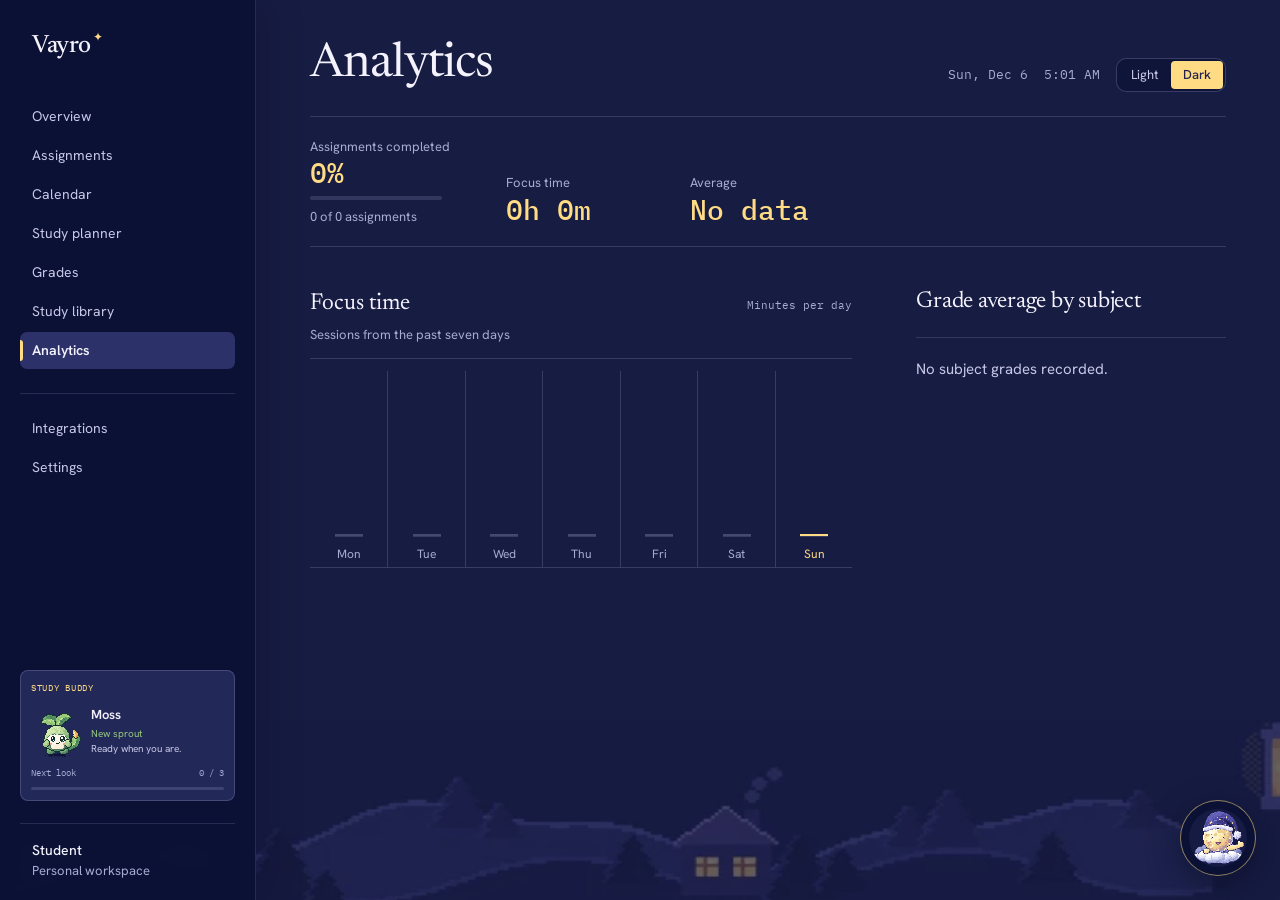
==== commit a8d55680: "completly overhaulled the design" ====
--- a/analytics.html
+++ b/analytics.html
@@ -4,10 +4,11 @@
   <meta charset="utf-8">
   <meta name="viewport" content="width=device-width, initial-scale=1">
   <title>Analytics | Vayro</title>
-  <script>try{var t=localStorage.getItem("vayro-theme");if(t)document.documentElement.dataset.theme=t}catch(e){}</script>
+  <script>try{document.documentElement.dataset.theme=localStorage.getItem("vayro-theme")||"dark"}catch(e){document.documentElement.dataset.theme="dark"}</script>
   <link href="https://fonts.googleapis.com/css2?family=Hanken+Grotesk:wght@400;500;600;700&family=Newsreader:opsz,wght@6..72,400;500&family=IBM+Plex+Mono:wght@400;500&display=swap" rel="stylesheet">
   <link rel="stylesheet" href="styles.css">
   <script src="companion.js" defer></script>
+  <script src="moon-guide.js" defer></script>
   <script src="app.js" defer></script>
 </head>
 <body data-page="analytics">
--- a/styles.css
+++ b/styles.css
@@ -1,55 +1,48 @@
-/* VAYRO — a study planner with paper, ink and one pencil-red margin mark. */
+/* VAYRO — a quiet study desk under a midnight sky. */
 
 :root {
-  --bg: #F6F5F1;
-  --surface: #FEFDFC;
-  --raised: #EEECE6;
-  --line: #DFDDD5;
-  --ink: #262721;
-  --ink2: #55564F;
-  --ink3: #74756E;
-  --accent: #A84834;
-  --onaccent: #FFFFFF;
-  --hover: rgba(38, 39, 33, .055);
-  --overlay: rgba(28, 28, 24, .48);
+  --bg: #171C42;
+  --surface: #222857;
+  --raised: #2C3269;
+  --line: #414878;
+  --ink: #F4F2FC;
+  --ink2: #C7C8E8;
+  --ink3: #A8ACD4;
+  --accent: #FFDC84;
+  --onaccent: #24214F;
+  --hover: rgba(185, 189, 240, .10);
+  --overlay: rgba(5, 8, 28, .78);
+  --cloud: #F4F2FC;
+  --cloud-ink: #24214F;
+  --cloud-soft-ink: #55528A;
+  --success: #97C77F;
+  --danger: #FFAA98;
   --sans: "Hanken Grotesk", "Aptos", system-ui, -apple-system, "Segoe UI", sans-serif;
   --serif: "Newsreader", "Iowan Old Style", "Palatino Linotype", Georgia, serif;
   --mono: "IBM Plex Mono", ui-monospace, SFMono-Regular, Menlo, monospace;
-  --radius: 8px;
+  --radius: 10px;
   --ease: 160ms cubic-bezier(.22, 1, .36, 1);
+  color-scheme: dark;
+}
+
+:root[data-theme="light"] {
+  --bg: #F4F2FC;
+  --surface: #FFFFFF;
+  --raised: #E8E8F7;
+  --line: #D0D2EB;
+  --ink: #24214F;
+  --ink2: #55528A;
+  --ink3: #6A698A;
+  --accent: #B98223;
+  --onaccent: #171C42;
+  --hover: rgba(44, 50, 105, .08);
+  --overlay: rgba(16, 20, 52, .48);
+  --cloud: #FFFFFF;
+  --cloud-ink: #24214F;
+  --cloud-soft-ink: #55528A;
+  --success: #4D7F40;
+  --danger: #A8405C;
   color-scheme: light;
-}
-
-:root[data-theme="dark"] {
-  --bg: #191A18;
-  --surface: #20211F;
-  --raised: #292A27;
-  --line: #383934;
-  --ink: #F0EFEA;
-  --ink2: #C2C1B9;
-  --ink3: #A09F97;
-  --accent: #E18B70;
-  --onaccent: #24140F;
-  --hover: rgba(240, 239, 234, .07);
-  --overlay: rgba(0, 0, 0, .6);
-  color-scheme: dark;
-}
-
-@media (prefers-color-scheme: dark) {
-  :root:not([data-theme="light"]) {
-    --bg: #191A18;
-    --surface: #20211F;
-    --raised: #292A27;
-    --line: #383934;
-    --ink: #F0EFEA;
-    --ink2: #C2C1B9;
-    --ink3: #A09F97;
-    --accent: #E18B70;
-    --onaccent: #24140F;
-    --hover: rgba(236, 237, 238, .08);
-    --overlay: rgba(0, 0, 0, .6);
-    color-scheme: dark;
-  }
 }
 
 * { box-sizing: border-box; }
@@ -101,6 +94,12 @@
 .button.secondary:hover { border-color: var(--ink3); }
 .button.danger { background: transparent; border-color: var(--accent); color: var(--accent); }
 
+/* Use the supplied atlas button frames as nine-slice artwork, preserving their pixel corners. */
+.button.primary { border: 9px solid transparent; border-image: url("assets/ui/button-gold.png") 18 fill / 9px / 0 stretch; background: transparent; }
+.button.secondary { border: 9px solid transparent; border-image: url("assets/ui/button-night.png") 18 fill / 9px / 0 stretch; background: transparent; }
+button:not(:disabled):not(.calendar-cell):hover { scale: 1.025; }
+.button:hover:not(:disabled) { filter: brightness(1.045); }
+
 .seg { display: inline-flex; padding: 2px; border: 1px solid var(--line); border-radius: var(--radius); background: var(--surface); }
 .seg button { height: 28px; padding: 0 12px; border: 0; border-radius: 4px; background: transparent; color: var(--ink2); font-size: 13px; transition: background var(--ease), color var(--ease); }
 .seg button.active, .seg button[aria-pressed="true"] { background: var(--ink); color: var(--bg); font-weight: 500; }
@@ -115,14 +114,14 @@
 
 /* Overview */
 
-.week-board { margin: 8px 0 32px; padding: 20px 24px 14px; border: 1px solid var(--line); border-radius: 10px; background: var(--surface); }
+.week-board { margin: 8px 0 32px; padding: 20px 24px 14px; border: 1px solid var(--line); border-radius: 12px; background: var(--surface); }
 .week-board-head { display: flex; align-items: baseline; justify-content: space-between; gap: 16px; margin-bottom: 17px; }
 .week-board-head h2 { font-family: var(--serif); font-size: 22px; font-weight: 400; }
 .week-range { margin-left: 9px; color: var(--ink3); font-family: var(--mono); font-size: 12px; font-weight: 400; }
 .week { display: grid; grid-template-columns: repeat(7, minmax(0, 1fr)); border-top: 1px solid var(--line); }
-.week-day { position: relative; display: flex; min-height: 106px; flex-direction: column; gap: 5px; padding: 12px 10px; border-bottom: 1px solid var(--line); color: var(--ink); text-decoration: none; transition: background var(--ease); }
+.week-day { position: relative; display: flex; width: 100%; min-width: 0; min-height: 106px; flex-direction: column; gap: 5px; padding: 12px 10px; border-bottom: 1px solid var(--line); color: var(--ink); text-decoration: none; transform: none; scale: 1; transition: background var(--ease); }
 .week-day + .week-day { border-left: 1px solid var(--line); }
-.week-day:hover { background: var(--hover); }
+.week-day:hover { background: var(--hover); transform: none; scale: 1; }
 .week-day .tick { position: absolute; top: -1px; left: 10px; width: 18px; height: 2px; background: transparent; }
 .week-day .dow { color: var(--ink3); font-size: 12px; }
 .week-day .dnum { font-family: var(--serif); font-size: 26px; line-height: 1; }
@@ -148,7 +147,7 @@
 .agenda-row.past strong { color: var(--ink3); }
 .empty { padding: 20px 0; border-top: 1px solid var(--line); color: var(--ink3); }
 
-.card { padding: 22px; border: 1px solid var(--line); border-radius: 10px; background: var(--surface); }
+.card { padding: 22px; border: 1px solid var(--line); border-radius: 12px; background: var(--surface); }
 .focus-card { display: flex; flex-direction: column; gap: 20px; }
 .focus-card h2 { font-size: 20px; line-height: 1.3; font-weight: 600; letter-spacing: -.01em; }
 .timer { font-family: var(--mono); font-size: 56px; line-height: 1; letter-spacing: -.02em; }
@@ -200,13 +199,13 @@
 .calendar-controls button:hover { border-color: var(--ink3); }
 .weekdays, .calendar-grid { display: grid; grid-template-columns: repeat(7, minmax(0, 1fr)); }
 .weekdays span { padding: 8px; color: var(--ink3); font-family: var(--mono); font-size: 12px; }
-.calendar-cell { min-height: 96px; padding: 8px; border: 0; border-top: 1px solid var(--line); background: transparent; color: var(--ink2); text-align: left; transition: background var(--ease); }
-.calendar-cell:hover { background: var(--hover); }
+.calendar-cell { display: block; width: 100%; min-width: 0; min-height: 96px; padding: 8px; border: 0; border-top: 1px solid var(--line); border-radius: 4px; background: transparent; color: var(--ink2); text-align: left; transform: none; scale: 1; transition: background-color var(--ease); }
+.calendar-cell:hover, .calendar-cell:focus-visible { background: var(--hover); transform: none; scale: 1; }
 .calendar-cell strong { display: block; margin-bottom: 4px; font-family: var(--mono); font-size: 13px; font-weight: 400; }
 .calendar-cell.muted { opacity: .45; }
-.calendar-cell.selected { background: var(--hover); box-shadow: inset 0 0 0 1px var(--ink); }
+.calendar-cell.selected { background: var(--hover); box-shadow: inset 0 0 0 1px rgba(185, 189, 240, .42); }
 .calendar-cell.today strong { color: var(--accent); font-weight: 600; }
-.calendar-dot { display: block; overflow: hidden; margin-top: 3px; padding: 2px 6px; border-radius: 3px; background: var(--hover); color: var(--ink); font-size: 12px; text-overflow: ellipsis; white-space: nowrap; }
+.calendar-dot { display: block; overflow: hidden; margin-top: 3px; padding: 2px 6px; border-radius: 4px; background: var(--hover); color: var(--ink); font-size: 12px; text-overflow: ellipsis; white-space: nowrap; }
 .day-panel > h2 { margin: 4px 0 12px; }
 
 /* Forms and dialogs */
@@ -218,9 +217,18 @@
 .field input, .field select, .field textarea { width: 100%; min-height: 40px; padding: 8px 12px; border: 1px solid var(--line); border-radius: var(--radius); background: var(--surface); font-size: 15px; }
 .field textarea { min-height: 96px; resize: vertical; }
 .form-actions { display: flex; justify-content: flex-end; gap: 8px; margin-top: 8px; }
-dialog { width: min(520px, calc(100vw - 32px)); padding: 0; border: 1px solid var(--line); border-radius: 8px; background: var(--surface); color: var(--ink); }
+dialog { width: min(520px, calc(100vw - 32px)); padding: 0; border: 1px solid var(--line); border-radius: 12px; background: var(--surface); color: var(--ink); }
 dialog::backdrop { background: var(--overlay); }
 dialog .panel { padding: 24px; }
+
+/* Shared page panels keep the same soft, contained shape on every screen. */
+.main > .panel, .main .settings-grid > .panel, .main .day-panel {
+  min-width: 0;
+  padding: 22px;
+  border: 1px solid var(--line);
+  border-radius: 12px;
+  background: var(--surface);
+}
 
 /* Library, integrations, analytics, settings */
 
@@ -242,8 +250,8 @@
 .bar-row { display: grid; grid-template-columns: 140px 1fr 56px; align-items: center; gap: 16px; font-size: 14px; }
 .bar-row strong { font-weight: 500; }
 .bar-row > span { color: var(--ink2); font-family: var(--mono); font-size: 13px; text-align: right; }
-.settings-grid { display: flex; flex-direction: column; max-width: 640px; }
-.settings-grid .panel { display: flex; flex-direction: column; align-items: flex-start; gap: 12px; padding: 24px 0; border-top: 1px solid var(--line); }
+.settings-grid { display: flex; flex-direction: column; gap: 12px; max-width: 640px; }
+.settings-grid .panel { display: flex; flex-direction: column; align-items: flex-start; gap: 12px; }
 .settings-grid .panel:last-child { border-bottom: 1px solid var(--line); }
 .settings-grid .panel p { color: var(--ink2); }
 .settings-grid .form-grid, .settings-grid form { width: 100%; }
@@ -267,7 +275,7 @@
 .analytics-subjects .section-title { margin-bottom: 20px; }
 .metric-grid .figure { min-width: 128px; }
 .metric-grid .progress { width: 132px; margin-bottom: 7px; }
-.focus-context select { min-height: 38px; padding: 7px 9px; border: 1px solid var(--line); border-radius: 3px; background: var(--surface); font-size: 13px; }
+.focus-context select { min-height: 38px; padding: 7px 9px; border: 1px solid var(--line); border-radius: 8px; background: var(--surface); font-size: 13px; }
 
 .toast { position: fixed; right: 24px; bottom: 24px; z-index: 50; max-width: 320px; padding: 12px 16px; border-radius: var(--radius); background: var(--ink); color: var(--bg); font-size: 14px; opacity: 0; pointer-events: none; transition: opacity var(--ease); }
 .toast.show { opacity: 1; }
@@ -320,13 +328,13 @@
 .story-kicker { color: #a84834 !important; font-family: var(--mono); font-size: 12px !important; }
 .onboarding-story h1 { margin: 12px 0 14px; font-family: var(--serif); font-size: clamp(46px, 5.2vw, 68px); font-weight: 400; line-height: .98; letter-spacing: -.035em; }
 .onboarding-story > p { max-width: 430px; color: #55564f; font-size: 15px; line-height: 1.65; }
-.week-preview { margin-top: 30px; padding: 16px 0 12px; border-block: 1px solid #dedbd2; }
+.week-preview { margin-top: 30px; padding: 16px 14px 12px; border: 1px solid #dedbd2; border-radius: 10px; }
 .preview-heading { display: flex; align-items: baseline; justify-content: space-between; gap: 12px; margin-bottom: 12px; }
 .preview-overline { color: #74756e; font-family: var(--mono); font-size: 11px; }
 .preview-heading h2 { margin-top: 3px; font-family: var(--serif); font-size: 21px; font-weight: 400; }
 .preview-date { color: #74756e; font-size: 12px; }
-.preview-days { display: grid; grid-template-columns: repeat(5, minmax(0, 1fr)); border-top: 1px solid #dedbd2; }
-.preview-day { position: relative; display: flex; min-width: 0; flex-direction: column; gap: 4px; padding: 8px 7px 2px; border-bottom: 1px solid #dedbd2; }
+.preview-days { display: grid; grid-template-columns: repeat(5, minmax(0, 1fr)); overflow: hidden; border: 1px solid #dedbd2; border-radius: 6px; }
+.preview-day { position: relative; display: flex; min-width: 0; flex-direction: column; gap: 4px; padding: 8px 7px 2px; }
 .preview-day + .preview-day { border-left: 1px solid #dedbd2; }
 .preview-day > span { color: #74756e; font-size: 11px; }
 .preview-day strong { font-family: var(--serif); font-size: 21px; font-weight: 400; }
@@ -369,7 +377,7 @@
 .choice[aria-pressed="true"] .choice-check { border-color: #a84834; background: #a84834; }
 .onboarding-name { margin-top: 22px; }
 .onboarding-name span { color: #55564f; }
-.onboarding-name input { border-color: #dedbd2; border-radius: 3px; background: #fffefa; }
+.onboarding-name input { border-color: #dedbd2; border-radius: 8px; background: #fffefa; }
 .onboarding-name input:focus { border-color: #a84834; outline-color: #e9cfc5; }
 .setup-summary { display: flex; align-items: flex-start; gap: 10px; margin-top: 19px; padding: 13px 14px; border-radius: 3px; background: #f1efe8; }
 .summary-rule { width: 2px; flex: 0 0 2px; align-self: stretch; background: #a84834; }
@@ -379,7 +387,7 @@
 .back-button { min-height: 42px; padding: 0; border: 0; background: transparent; color: #55564f; }
 .back-button:disabled { opacity: .4; cursor: default; }
 .keyboard-hint { color: #74756e; font-size: 10px; letter-spacing: 0; }
-.next-button, .finish-button { border-radius: 3px; background: #a84834; }
+.next-button, .finish-button { border-radius: 10px; background: #a84834; }
 .next-button { min-width: 118px; min-height: 44px; gap: 13px; }
 .next-button:disabled { background: #c8b7b0; }
 .onboarding-panel-foot { display: flex; justify-content: space-between; gap: 12px; margin-top: 25px; padding-top: 16px; border-top: 1px solid #e9e6dc; color: #74756e; font-family: var(--sans); font-size: 11px; letter-spacing: 0; }
@@ -392,7 +400,7 @@
 .finish-preview > span:first-child { display: grid; flex: 1; gap: 3px; }
 .finish-preview strong { font-size: 13px; font-weight: 500; }
 .finish-preview small { color: #74756e; font-size: 11px; }
-.finish-button { border-radius: 3px; }
+.finish-button { border-radius: 10px; }
 .setup-finish .privacy-note { justify-content: flex-start; }
 
 @media (max-width: 1050px) {
@@ -510,7 +518,7 @@
 .hatch-message { grid-area: 2 / 1; max-width: 340px; min-height: 39px; align-self: center; color: #55564f; font-size: 13px; line-height: 1.5; text-align: center; }
 .buddy-name { margin-top: 13px; }
 .buddy-name span { color: #55564f; }
-.buddy-name input { border-color: #dedbd2; border-radius: 3px; background: #fffefa; }
+.buddy-name input { border-color: #dedbd2; border-radius: 8px; background: #fffefa; }
 .hatch-reassurance { margin-top: 10px; }
 @keyframes egg-crackle { 0%, 100% { transform: translateX(0) rotate(0); } 30% { transform: translateX(-3px) rotate(-3deg); } 70% { transform: translateX(3px) rotate(3deg); } }
 
@@ -532,3 +540,477 @@
   .companion-motion .pixel-pet, .hatch-egg-art, .hatchling-art { animation: none !important; }
   .pixel-pet-art, .hatch-egg-art, .hatch-pet-host { transition: none !important; }
 }
+
+/* Moonlit Vayro visual system */
+body { background: var(--bg); color: var(--ink); }
+body::before {
+  position: fixed;
+  z-index: 0;
+  inset: auto 0 0;
+  height: min(180px, 24vh);
+  background: url("assets/ui/night-horizon.png") center bottom / 100% 100% no-repeat;
+  content: "";
+  opacity: .34;
+  pointer-events: none;
+}
+:root[data-theme="light"] body::before { opacity: .09; }
+.shell { position: relative; z-index: 1; min-height: 100vh; }
+.sidebar {
+  border-right-color: rgba(185, 189, 240, .15);
+  background: rgba(11, 17, 53, .94);
+  box-shadow: 12px 0 36px rgba(4, 7, 28, .16);
+  backdrop-filter: blur(12px);
+}
+:root[data-theme="light"] .sidebar { background: rgba(244, 242, 252, .95); }
+.brand { color: var(--ink); }
+.brand::after { color: var(--accent); content: " ✦"; font-family: var(--sans); font-size: 12px; vertical-align: top; }
+.nav-link { border-radius: 7px; color: var(--ink2); }
+.nav-link:hover { background: rgba(185, 189, 240, .09); color: var(--ink); }
+.nav-link.active { background: #2C3269; color: var(--ink); }
+.nav-link.active::before { width: 3px; border-radius: 0 3px 3px 0; background: var(--accent); }
+.nav-secondary { border-color: rgba(185, 189, 240, .15); }
+.profile { border-color: rgba(185, 189, 240, .15); }
+.main { position: relative; z-index: 0; }
+.page-head { margin-bottom: 24px; }
+.page-head h1 { color: var(--ink); }
+.head-tools { color: var(--ink3); }
+.section-head h2, .side-col h2, .day-panel h2, .settings-grid h2,
+.week-board-head h2, .calendar-head h2, .analytics-section-head h2,
+.analytics-subjects h2, .section-title { color: var(--ink); }
+.text-link { color: var(--ink2); }
+.text-link:hover { color: var(--accent); }
+.week-board, .card, .panel, .day-panel, dialog, .onboarding-panel {
+  border-color: rgba(185, 189, 240, .20);
+  background-color: rgba(34, 40, 87, .88);
+  box-shadow: 0 14px 38px rgba(5, 8, 28, .16);
+}
+:root[data-theme="light"] .week-board,
+:root[data-theme="light"] .card,
+:root[data-theme="light"] .panel,
+:root[data-theme="light"] .day-panel,
+:root[data-theme="light"] dialog,
+:root[data-theme="light"] .onboarding-panel {
+  background-color: rgba(255, 255, 255, .94);
+  box-shadow: 0 10px 28px rgba(36, 33, 79, .08);
+}
+.button.primary, .next-button, .finish-button { background: var(--accent); color: var(--onaccent); }
+.button.primary:hover, .next-button:hover, .finish-button:hover { background: #FFE7A6; color: var(--onaccent); }
+.button.secondary, .calendar-controls button, .row-actions button {
+  border-color: rgba(185, 189, 240, .30);
+  background: rgba(44, 50, 105, .62);
+  color: var(--ink);
+}
+:root[data-theme="light"] .button.secondary,
+:root[data-theme="light"] .calendar-controls button,
+:root[data-theme="light"] .row-actions button { background: var(--surface); }
+.button.danger { border-color: var(--danger); color: var(--danger); }
+.seg { border-color: rgba(185, 189, 240, .24); background: rgba(11, 17, 53, .58); }
+.seg button { color: var(--ink2); }
+.seg button.active, .seg button[aria-pressed="true"] { background: var(--accent); color: var(--onaccent); }
+.search, .field input, .field select, .field textarea,
+.focus-context select, .buddy-name input, .onboarding-name input {
+  border-color: rgba(185, 189, 240, .32);
+  background: #171C42;
+  color: var(--ink);
+}
+.search::placeholder, .field input::placeholder, .field textarea::placeholder { color: #969AC7; }
+.field span, .settings-grid .panel p, .intro { color: var(--ink2); }
+:root[data-theme="light"] .search,
+:root[data-theme="light"] .field input,
+:root[data-theme="light"] .field select,
+:root[data-theme="light"] .field textarea,
+:root[data-theme="light"] .focus-context select,
+:root[data-theme="light"] .buddy-name input,
+:root[data-theme="light"] .onboarding-name input { background: #fff; }
+.week-board { border-radius: 12px; }
+.week { gap: 9px; border: 0; }
+.week-day, .week-day + .week-day {
+  min-height: 102px;
+  padding: 13px 12px;
+  border: 1px solid rgba(185, 189, 240, .20);
+  border-radius: 12px;
+  background: rgba(44, 50, 105, .56);
+}
+.week-day .tick { display: none; }
+.week-day .dow, .week-day .dcount { color: var(--ink3); }
+.week-day .dnum { color: var(--ink); }
+.week-day.today {
+  border-color: #FFE6A0;
+  background: #FFDC84;
+  box-shadow:
+    0 0 0 1px rgba(255, 238, 184, .28),
+    0 2px 6px rgba(255, 220, 132, .22),
+    0 9px 18px rgba(255, 220, 132, .10),
+    inset 0 1px 0 rgba(255, 255, 255, .42);
+  color: #24214F;
+}
+.week-day.today .dow, .week-day.today .dnum, .week-day.today .dcount { color: #24214F; }
+.week-day:hover { background-color: #3A427E; transform: none; }
+.week-day.today:hover { background-color: #FFE7A6; }
+.figures { border-color: rgba(185, 189, 240, .20); }
+.figures .figure { border-left-color: rgba(185, 189, 240, .18); }
+.figure strong { color: var(--accent); }
+.ledger { border-color: rgba(185, 189, 240, .2); }
+.agenda-row { border-color: rgba(185, 189, 240, .18); }
+.agenda-row time, .agenda-row small, .data-table th, .data-table small { color: var(--ink3); }
+.agenda-row time.late, .data-table td.late { color: var(--danger); }
+.agenda-row strong, .data-table strong { color: var(--ink); }
+.agenda-row.past strong { color: var(--ink3); }
+.empty { border-color: rgba(185, 189, 240, .18); color: var(--ink2); }
+.welcome-strip { border-color: rgba(185, 189, 240, .20); }
+.welcome-copy p, .quick-card a, .focus-card small { color: var(--ink2); }
+.quick-card a { border-color: rgba(185, 189, 240, .20); }
+.quick-card a:hover { color: var(--accent); }
+.focus-card { border-radius: 12px; }
+.timer { color: var(--ink); }
+.data-table th, .data-table td { border-color: rgba(185, 189, 240, .18); }
+.tag { color: var(--ink2); }
+.tag.done { color: var(--success); }
+.tag.urgent { color: var(--danger); }
+.calendar-head h2 { font-size: 25px; }
+.weekdays span { color: var(--ink3); }
+.calendar-cell { color: var(--ink2); }
+.calendar-cell, .calendar-dot { border-color: rgba(185, 189, 240, .18); }
+.calendar-cell:hover, .calendar-cell.selected { background: rgba(185, 189, 240, .11); }
+.calendar-cell.today strong { color: var(--accent); }
+.calendar-dot { background: rgba(185, 189, 240, .13); color: var(--ink); }
+.resource-grid, .integration-grid { border-color: rgba(185, 189, 240, .20); }
+.resource-card, .integration-card { border-color: rgba(185, 189, 240, .20); }
+.resource-card h2, .integration-card h2 { color: var(--ink); }
+.resource-card p, .integration-card p { color: var(--ink2); }
+.metric-grid, .focus-week, .focus-day, .focus-track { border-color: rgba(185, 189, 240, .20); }
+.progress { background: rgba(185, 189, 240, .17); }
+.progress span { background: var(--accent); }
+.focus-track > span { background: rgba(185, 189, 240, .28); }
+.focus-day.today .focus-track > span { background: var(--accent); }
+.bar-row > span, .focus-minutes, .focus-day-label { color: var(--ink3); }
+.analytics-section-head p { color: var(--ink3); }
+.settings-grid .panel { border-color: rgba(185, 189, 240, .20); }
+.toast { border: 1px solid rgba(185, 189, 240, .22); background: #F4F2FC; color: #24214F; box-shadow: 0 10px 35px rgba(5, 8, 28, .30); }
+
+/* Keep the artwork as a single, crisp cloud detail and let the agenda breathe. */
+.today-agenda, .due-soon-card {
+  border: 1px solid rgba(199, 200, 232, .12);
+  border-radius: 12px;
+  background: rgba(244, 242, 252, .035);
+}
+.today-agenda { padding: 24px; }
+.today-agenda .section-head { align-items: center; padding-bottom: 14px; }
+.today-heading { display: flex; min-width: 0; flex: 1; align-items: center; gap: 16px; }
+.today-heading-copy { min-width: 0; }
+.today-agenda .section-head h2 { color: var(--ink); font-size: clamp(25px, 2.5vw, 30px); }
+.today-agenda .eyebrow { color: var(--ink3); }
+.today-agenda .section-head p { margin-top: 3px; color: var(--ink2); font-size: 13px; }
+.today-cloud-mark { display: block; width: 112px; height: auto; flex: 0 0 112px; image-rendering: pixelated; }
+.today-agenda .text-link { color: var(--ink2); white-space: nowrap; }
+.today-agenda .text-link:hover { color: var(--accent); }
+.today-agenda .ledger { border-color: rgba(199, 200, 232, .12); }
+.today-agenda .agenda-row { border-color: rgba(199, 200, 232, .12); }
+.today-agenda .agenda-row strong { color: var(--ink); }
+.today-agenda .agenda-row time, .today-agenda .agenda-row small { color: var(--ink3); }
+.today-agenda .agenda-row time.late { color: var(--danger); }
+.today-agenda .empty { border-color: rgba(199, 200, 232, .12); color: var(--ink2); }
+.due-soon-card { min-height: 0; padding: 24px; }
+.due-soon-card .section-head { padding: 0 0 12px; }
+
+/* Real sprite assets for Moss, the Moon guide, and the focus moon. */
+.companion-card, .home-companion {
+  --companion-bg: #171C42;
+  --companion-line: #414878;
+  --companion-ink: #B9BDF0;
+  border: 1px solid rgba(185, 189, 240, .22);
+  background: var(--companion-bg);
+}
+:root[data-theme="light"] .companion-card,
+:root[data-theme="light"] .home-companion { --companion-bg: #E8E8F7; --companion-line: #D0D2EB; --companion-ink: #55528A; }
+:root[data-theme="dark"] .companion-card,
+:root[data-theme="dark"] .home-companion { --companion-bg: #222857; --companion-line: #414878; --companion-ink: #B9BDF0; }
+.companion-card { border-radius: 12px; }
+.companion-kicker, .home-companion-copy .eyebrow { color: var(--accent); }
+.companion-name, .home-companion-copy h2 { color: var(--ink); }
+.companion-note, .home-companion-copy p { color: var(--ink2); }
+.companion-stage, .home-companion-stage { color: var(--success); }
+.companion-progress { background: rgba(185, 189, 240, .18); }
+.companion-progress span { background: var(--success); }
+.companion-greet:hover, .home-companion-greet:hover { background: rgba(255, 220, 132, .10); }
+.pixel-pet { position: relative; width: 100%; height: 100%; overflow: hidden; background: url("assets/moss/moss-stages-alpha.png") 0 0 / 400% 100% no-repeat; image-rendering: pixelated; animation: pet-idle 3.2s ease-in-out infinite; }
+.pixel-pet[data-stage="0"] { background-position: 0 0; }
+.pixel-pet[data-stage="1"] { background-position: 33.333% 0; }
+.pixel-pet[data-stage="2"] { background-position: 66.666% 0; }
+.pixel-pet[data-stage="3"] { background-position: 100% 0; }
+.pixel-pet-stage { display: none; }
+.companion-motion[data-motion="study"] .pixel-pet { width: 100%; height: 100%; aspect-ratio: auto; background-image: none; }
+.companion-motion[data-motion="study"] .pixel-pet-stage { display: block; width: 600%; height: 100%; background: url("assets/moss/moss-study-strip-alpha.png") left top / 100% 100% no-repeat; animation: moss-read 1.5s steps(5, end) infinite; }
+.companion-motion[data-motion="react"] .pixel-pet { animation: pet-react .62s steps(2, end) 2; }
+.companion-motion[data-motion="run"] .pixel-pet { animation: pet-run .42s steps(2, end) infinite; }
+.companion-motion[data-motion="explore"] .pixel-pet { animation: pet-wander 2.2s steps(6, end) 1; }
+@keyframes moss-read { from { transform: translateX(0); } to { transform: translateX(-83.3333%); } }
+.home-companion { border-radius: 14px; }
+.home-companion-greet { border-radius: 10px; }
+.home-companion .companion-motion { width: 76px; height: 82px; }
+
+.onboarding-page { min-height: 100vh; background: var(--bg); }
+.onboarding-shell { position: relative; z-index: 1; }
+.onboarding-topbar { border-color: rgba(185, 189, 240, .18); }
+.onboarding-topbar .brand { color: var(--ink); }
+.onboarding-topbar .skip-link { color: var(--ink2); }
+.onboarding-story { color: var(--ink); }
+.story-kicker, .preview-overline, .feature-list > a > span:first-child { color: var(--accent); }
+.onboarding-story h1 { color: var(--ink); }
+.story-intro, .onboarding-story > p { color: var(--ink2); }
+.week-preview { border-color: rgba(185, 189, 240, .22); border-radius: 10px; background: rgba(34, 40, 87, .88); box-shadow: 0 8px 20px rgba(5, 8, 28, .12); }
+.preview-heading h2 { color: var(--ink); }
+.preview-date, .preview-day > span, .preview-foot, .feature-list small { color: var(--ink3); }
+.preview-days { border-color: rgba(185, 189, 240, .20); border-radius: 6px; }
+.preview-day + .preview-day { border-color: rgba(185, 189, 240, .17); }
+.preview-day strong { color: var(--ink); }
+.preview-day i { background: rgba(185, 189, 240, .32); }
+.preview-day.is-today i { background: var(--accent); }
+.preview-day.is-today strong { color: var(--accent); }
+.feature-list > a, .feature-list > a:first-child { border-color: rgba(185, 189, 240, .20); }
+.feature-list > a:hover > span:last-child { color: var(--accent); }
+.onboarding-panel { border-radius: 12px; }
+.onboarding-progress-meta { color: var(--ink3); }
+.onboarding-progress { border-radius: 99px; background: rgba(185, 189, 240, .18); }
+.onboarding-progress span { border-radius: inherit; background: var(--accent); }
+.setup-step legend { color: var(--ink); }
+.step-description { color: var(--ink2); }
+.choice-list { border-color: rgba(185, 189, 240, .20); }
+.choice { border-color: rgba(185, 189, 240, .18); color: var(--ink); }
+.choice:hover { background: rgba(185, 189, 240, .10); }
+.choice[aria-pressed="true"] { border-radius: 8px; background: #F4F2FC; box-shadow: inset 3px 0 #FFDC84; color: #24214F; }
+.choice[aria-pressed="true"] small { color: #55528A; }
+.choice-check { border-color: rgba(185, 189, 240, .45); }
+.choice[aria-pressed="true"] .choice-check { border-color: #2C3269; background: #2C3269; color: #F4F2FC; }
+.onboarding-name span, .buddy-name span { color: var(--ink2); }
+.setup-summary { border: 1px solid rgba(185, 189, 240, .18); border-radius: 9px; background: rgba(44, 50, 105, .72); }
+.summary-rule { border-radius: 4px; background: var(--accent); }
+.setup-summary p, .privacy-note { color: var(--ink2); }
+.back-button { color: var(--ink2); }
+.onboarding-panel-foot { border-color: rgba(185, 189, 240, .18); color: var(--ink3); }
+.onboarding-panel-foot a { color: var(--ink2); }
+.setup-finish h2 { color: var(--ink); }
+.setup-finish > p:not(.privacy-note) { color: var(--ink2); }
+.finish-label { color: var(--accent); }
+.finish-preview { border-color: rgba(185, 189, 240, .24); border-radius: 10px; background: rgba(44, 50, 105, .60); }
+.finish-preview small { color: var(--ink3); }
+.hatch-scene { border-color: rgba(185, 189, 240, .22); border-radius: 15px; background: #171C42; }
+.hatch-art-ground span { display: none; }
+.hatch-tap { width: 174px; height: 142px; border-radius: 12px; }
+.hatch-egg-art { display: block; width: 130px; height: 142px; margin: auto; background: url("assets/moss/moss-hatch-strip-alpha.png") 0 0 / 800% 100% no-repeat; image-rendering: pixelated; }
+.hatch-tap.is-cracking .hatch-egg-art { animation: hatch-sequence .9s steps(7, end) 1 forwards; }
+@keyframes hatch-sequence { from { background-position: 0 0; } to { background-position: 100% 0; } }
+.hatch-tap.is-hatched .hatch-egg-art { opacity: 0; transform: scale(.8); }
+.hatch-pet-host { inset: 7px; }
+.hatchling-art { width: 112px; height: 112px; }
+.hatch-tap-hint { color: var(--accent); }
+.hatch-scene.is-hatched .hatch-tap-hint { color: var(--success); }
+.hatch-message { color: var(--ink2); }
+.hatch-reassurance { color: var(--ink2); }
+
+.signup-guide-card { display: grid; grid-template-columns: 92px 1fr; gap: 14px; align-items: center; margin: 20px 0 24px; padding: 12px 15px 12px 12px; border: 1px solid rgba(185, 189, 240, .20); border-radius: 14px; background: rgba(34, 40, 87, .86); }
+.signup-guide-portrait { width: 92px; height: 92px; border-radius: 50%; background: #171C42 url("assets/moon-guide/moon-poses.png") 0 0 / 400% 100% no-repeat; image-rendering: pixelated; animation: moon-idle 4.2s steps(3, end) infinite; }
+.signup-guide-card p { color: var(--ink); font-size: 13px; line-height: 1.5; }
+.signup-guide-card small { display: block; margin-top: 4px; color: var(--ink3); font-size: 11px; }
+@keyframes moon-idle { from { background-position: 0 0; } to { background-position: 100% 0; } }
+
+.focus-moon { display: block; width: 104px; height: 104px; margin: -2px auto -8px; background: url("assets/ui/moon-phase-strip-alpha.png") 0 0 / 600% 100% no-repeat; image-rendering: pixelated; }
+.focus-moon[data-phase="0"] { background-position: 0 0; }
+.focus-moon[data-phase="1"] { background-position: 20% 0; }
+.focus-moon[data-phase="2"] { background-position: 40% 0; }
+.focus-moon[data-phase="3"] { background-position: 60% 0; }
+.focus-moon[data-phase="4"] { background-position: 80% 0; }
+.focus-moon[data-phase="5"] { background-position: 100% 0; }
+
+.sr-only {
+  position: absolute;
+  width: 1px;
+  height: 1px;
+  overflow: hidden;
+  clip: rect(0, 0, 0, 0);
+  white-space: nowrap;
+  clip-path: inset(50%);
+}
+.moon-guide-fab {
+  position: fixed;
+  right: 24px;
+  bottom: 24px;
+  z-index: 60;
+  display: grid;
+  width: 76px;
+  height: 76px;
+  justify-items: center;
+  align-content: center;
+  gap: 0;
+  padding: 3px;
+  border: 1px solid rgba(255, 220, 132, .55);
+  border-radius: 50%;
+  background: #0B1135;
+  box-shadow: 0 10px 34px rgba(5, 8, 28, .45);
+  transition: transform var(--ease), box-shadow var(--ease);
+}
+.moon-guide-fab:hover { transform: translateY(-3px); box-shadow: 0 14px 36px rgba(5, 8, 28, .56); }
+.moon-guide-fab-sprite, .moon-guide-avatar {
+  display: block;
+  width: 58px;
+  height: 58px;
+  border-radius: 50%;
+  background: #171C42 url("assets/moon-guide/moon-poses.png") 0 0 / 400% 100% no-repeat;
+  image-rendering: pixelated;
+  animation: moon-idle 6s steps(3, end) infinite;
+}
+.moon-guide-fab-label { position: absolute; right: 83px; padding: 5px 9px; border: 1px solid rgba(185, 189, 240, .2); border-radius: 8px; background: #222857; color: #F4F2FC; font-size: 12px; opacity: 0; pointer-events: none; transform: translateX(4px); transition: opacity var(--ease), transform var(--ease); white-space: nowrap; }
+.moon-guide-fab:hover .moon-guide-fab-label, .moon-guide-fab:focus-visible .moon-guide-fab-label { opacity: 1; transform: translateX(0); }
+.moon-guide-panel {
+  position: fixed;
+  right: 24px;
+  bottom: 112px;
+  z-index: 59;
+  display: flex;
+  width: min(390px, calc(100vw - 28px));
+  max-height: min(580px, calc(100vh - 132px));
+  flex-direction: column;
+  overflow: hidden;
+  border: 1px solid rgba(185, 189, 240, .3);
+  border-radius: 17px;
+  background: #171C42;
+  color: #F4F2FC;
+  box-shadow: 0 22px 65px rgba(5, 8, 28, .58);
+}
+.moon-guide-head { display: grid; grid-template-columns: 58px 1fr auto; gap: 12px; align-items: center; padding: 14px 16px; border-bottom: 1px solid rgba(185, 189, 240, .2); background: #222857; }
+.moon-guide-avatar { width: 58px; height: 58px; }
+.moon-guide-kicker { color: #B9BDF0; font-family: var(--mono); font-size: 10px; }
+.moon-guide-head h2 { color: #F4F2FC; font-family: var(--serif); font-size: 24px; font-weight: 400; line-height: 1.1; }
+.moon-guide-close { width: 34px; height: 34px; border: 1px solid rgba(185, 189, 240, .26); border-radius: 50%; background: transparent; color: #F4F2FC; font-size: 24px; line-height: 1; }
+.moon-guide-log { display: flex; min-height: 95px; flex: 1; flex-direction: column; gap: 10px; overflow-y: auto; padding: 15px; }
+.moon-guide-bubble { max-width: 88%; padding: 10px 12px; border-radius: 12px; font-size: 13px; line-height: 1.5; }
+.moon-guide-answer { align-self: flex-start; border: 1px solid rgba(185, 189, 240, .16); background: #222857; color: #F4F2FC; }
+.moon-guide-question { align-self: flex-end; background: #FFDC84; color: #24214F; }
+.moon-guide-suggestions { display: flex; flex-wrap: wrap; gap: 7px; padding: 0 14px 12px; }
+.moon-guide-suggestions button { padding: 7px 10px; border: 1px solid rgba(185, 189, 240, .30); border-radius: 999px; background: rgba(44, 50, 105, .72); color: #E4E5F7; font-size: 11px; }
+.moon-guide-suggestions button:hover { border-color: #FFDC84; color: #FFDC84; }
+.moon-guide-form { display: flex; gap: 8px; padding: 12px; border-top: 1px solid rgba(185, 189, 240, .2); background: #0B1135; }
+.moon-guide-form input { min-width: 0; flex: 1; height: 42px; padding: 0 12px; border: 1px solid rgba(185, 189, 240, .3); border-radius: 8px; background: #222857; color: #F4F2FC; }
+.moon-guide-form input::placeholder { color: #A8ACD4; }
+.moon-guide-form .button { min-width: 64px; min-height: 42px; padding-inline: 12px; }
+:root[data-theme="light"] .moon-guide-panel { border-color: #D0D2EB; background: #F4F2FC; color: #24214F; }
+:root[data-theme="light"] .moon-guide-head { border-color: #D0D2EB; background: #E8E8F7; }
+:root[data-theme="light"] .moon-guide-head h2 { color: #24214F; }
+:root[data-theme="light"] .moon-guide-answer { border-color: #D0D2EB; background: #E8E8F7; color: #24214F; }
+:root[data-theme="light"] .moon-guide-suggestions button { border-color: #D0D2EB; background: #fff; color: #24214F; }
+@media (max-width: 480px) {
+  .moon-guide-fab { right: 14px; bottom: 14px; width: 68px; height: 68px; }
+  .moon-guide-fab-sprite { width: 52px; height: 52px; }
+  .moon-guide-panel { right: 12px; bottom: 94px; max-height: calc(100vh - 112px); }
+  .today-agenda .section-head { flex-wrap: wrap; }
+  .today-heading { flex: 1 1 100%; }
+  .today-cloud-mark { width: 72px; flex-basis: 72px; }
+  .today-agenda .section-head > .text-link { margin-left: auto; }
+}
+
+@media (max-width: 720px) {
+  body::before { height: 110px; opacity: .22; }
+  .week { grid-template-columns: repeat(7, minmax(52px, 1fr)); overflow-x: auto; padding-bottom: 4px; }
+  .week-day, .week-day + .week-day { min-height: 88px; padding: 10px 8px; }
+  .today-agenda { padding: 20px; }
+  .today-agenda .section-head { align-items: flex-start; gap: 8px; }
+  .today-heading { gap: 8px; }
+  .today-cloud-mark { width: 80px; flex-basis: 80px; }
+  .today-agenda .section-head h2 { font-size: 25px; }
+  .today-agenda .agenda-row { grid-template-columns: 86px 1fr; gap: 10px; }
+  .due-soon-card { padding: 20px; }
+  .signup-guide-card { grid-template-columns: 72px 1fr; margin: 16px 0 20px; }
+  .signup-guide-portrait { width: 72px; height: 72px; }
+  .focus-moon { width: 90px; height: 90px; }
+}
+
+@media (prefers-reduced-motion: reduce) {
+  .pixel-pet, .pixel-pet-stage, .signup-guide-portrait,
+  .moon-guide-fab-sprite, .moon-guide-avatar { animation: none !important; }
+  .hatch-tap.is-cracking .hatch-egg-art { animation: none !important; background-position: 100% 0; }
+}
+
+/* Keep onboarding in the same moonlit color system as the rest of Vayro. */
+.onboarding-page {
+  --accent: #FFDC84;
+  --onaccent: #24214F;
+  color-scheme: dark;
+  background: var(--bg);
+  color: var(--ink);
+}
+.onboarding-page .brand-period,
+.onboarding-page .skip-link span,
+.onboarding-page .skip-link:hover { color: var(--accent); }
+.onboarding-page .story-kicker { color: var(--accent) !important; }
+.onboarding-page .choice:focus-visible,
+.onboarding-page .hatch-tap:focus-visible { outline-color: var(--accent); }
+.onboarding-page .choice-check { border-color: rgba(185, 189, 240, .45); }
+.onboarding-page .choice[aria-pressed="true"] .choice-check { border-color: #2C3269; background: #2C3269; }
+.onboarding-page .choice:hover { background: rgba(185, 189, 240, .10); }
+.onboarding-page .onboarding-name input,
+.onboarding-page .buddy-name input {
+  border-color: rgba(185, 189, 240, .32);
+  background: #171C42;
+  color: var(--ink);
+}
+.onboarding-page .onboarding-name input:focus,
+.onboarding-page .buddy-name input:focus { border-color: var(--accent); outline-color: rgba(255, 220, 132, .35); }
+.onboarding-page .setup-summary { background: rgba(44, 50, 105, .72); }
+.onboarding-page .summary-rule { background: var(--accent); }
+.onboarding-page .next-button:disabled { border-color: #414878; background: #414878; color: #C7C8E8; }
+.onboarding-page .onboarding-panel-foot { border-color: rgba(185, 189, 240, .18); }
+.onboarding-page .hatch-scene { border-color: rgba(185, 189, 240, .22); background: #171C42; }
+.onboarding-page .hatch-message,
+.onboarding-page .buddy-name span { color: var(--ink2); }
+
+/* Overview cloud frames: border-image repeats the supplied pixel edges at native scale. */
+.week-board {
+  border: 18px solid transparent;
+  border-image: url("assets/ui/cloud-frame-night.png") 42 fill / 18px / 0 round;
+  border-radius: 0;
+  background: transparent;
+  padding: 20px 24px 14px;
+}
+.week-day, .week-day + .week-day {
+  border: 12px solid transparent;
+  border-image: url("assets/ui/cloud-frame-night.png") 42 fill / 12px / 0 round;
+  border-radius: 0;
+  background-color: transparent;
+}
+.week-day.today {
+  border: 9px solid transparent;
+  border-image: url("assets/ui/button-gold.png") 18 fill / 9px / 0 stretch;
+  background: transparent;
+  box-shadow: none;
+}
+.today-agenda {
+  border: 30px solid transparent;
+  border-image: url("assets/ui/cloud-frame-cream.png") 94 48 48 48 fill / 30px 24px 24px 24px / 0 round;
+  border-radius: 0;
+  background: transparent;
+  padding: 6px 10px;
+  color: #24214F;
+}
+.today-agenda .section-head h2,
+.today-agenda .eyebrow,
+.today-agenda .section-head p,
+.today-agenda .agenda-row strong { color: #24214F; }
+.today-agenda .agenda-row time,
+.today-agenda .agenda-row small,
+.today-agenda .text-link { color: #55528A; }
+.today-agenda .ledger,
+.today-agenda .agenda-row,
+.today-agenda .empty { border-color: rgba(36, 33, 79, .20); }
+.today-agenda .text-link:hover { color: #282E64; }
+.due-soon-card {
+  border: 22px solid transparent;
+  border-image: url("assets/ui/cloud-frame-night.png") 42 fill / 22px / 0 round;
+  border-radius: 0;
+  background: transparent;
+}
+@media (max-width: 720px) {
+  .today-agenda { border-width: 24px 18px 20px; border-image-width: 24px 18px 20px; padding: 6px 8px; }
+  .week-board { border-width: 15px; border-image-width: 15px; padding: 16px 14px 12px; }
+  .week-day, .week-day + .week-day { border-width: 9px; border-image-width: 9px; }
+  .due-soon-card { border-width: 18px; border-image-width: 18px; }
+}
